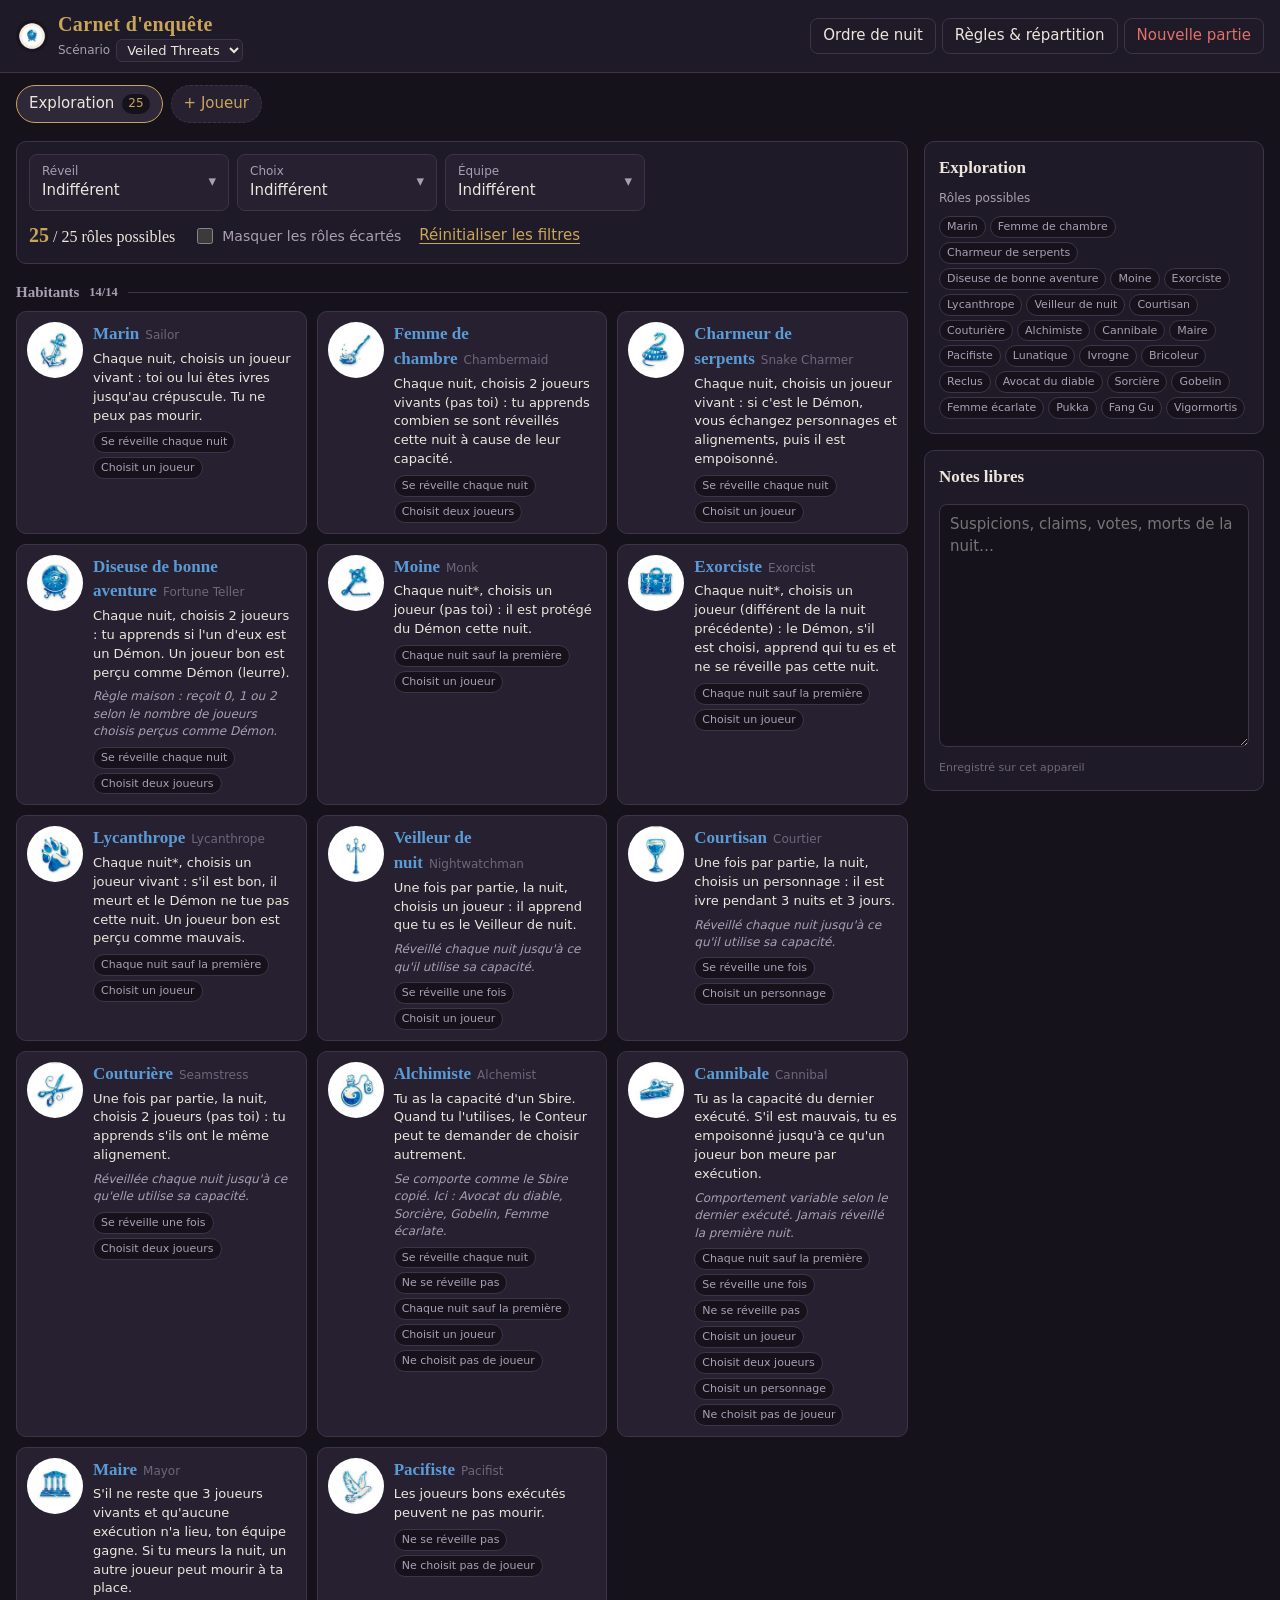
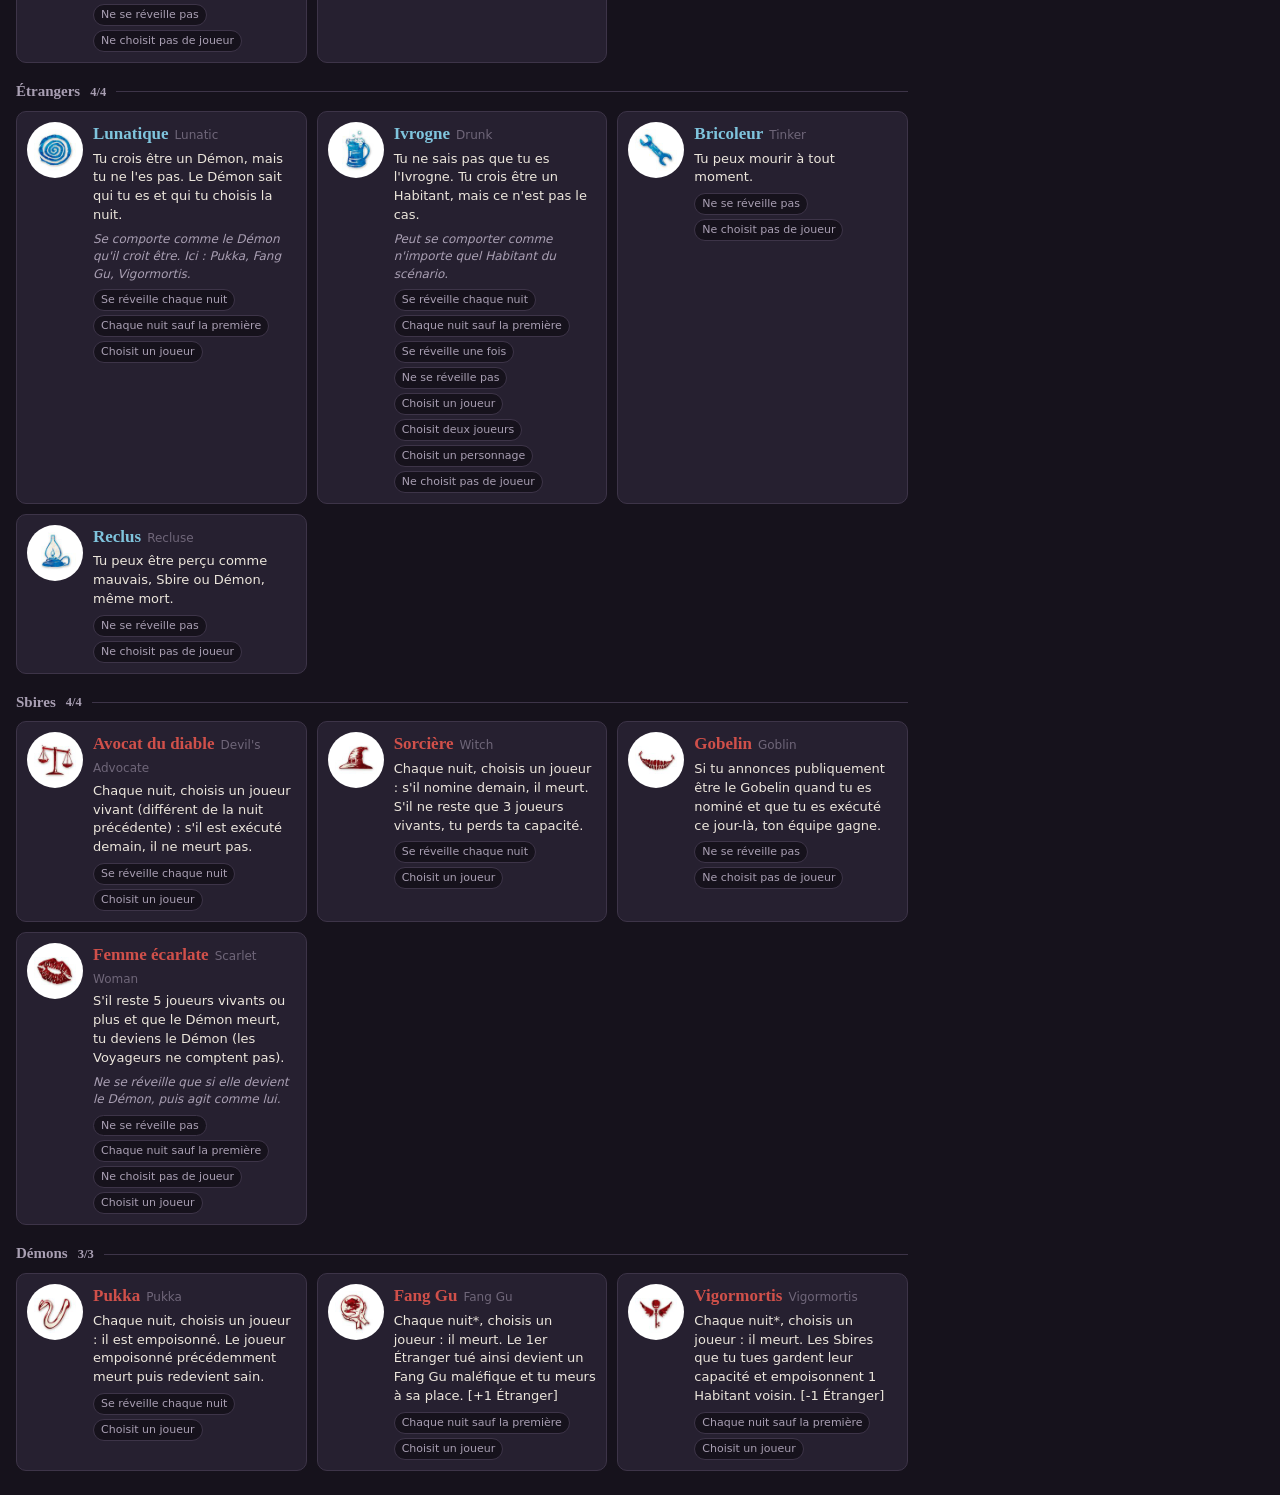
==== index.html @ 98a53efa "Prépare l'app pour plusieurs scénarios Les rôles (roles.js) et les scénarios (scripts.js) sont sépar" ====
<!doctype html>
<html lang="fr">
<head>
  <meta charset="utf-8">
  <meta name="viewport" content="width=device-width, initial-scale=1, viewport-fit=cover">
  <title>Carnet d'enquête · BotC</title>
  <meta name="description" content="Outil d'enquête pour Blood on the Clocktower.">
  <meta name="theme-color" content="#16121c">
  <link rel="manifest" href="manifest.webmanifest">
  <link rel="icon" href="icons/icon-192.png">
  <link rel="apple-touch-icon" href="icons/icon-192.png">
  <meta name="apple-mobile-web-app-capable" content="yes">
  <meta name="apple-mobile-web-app-status-bar-style" content="black-translucent">
  <link rel="stylesheet" href="styles.css">
</head>
<body>
  <header class="topbar">
    <div class="brand">
      <img src="icons/icon-192.png" alt="" width="32" height="32">
      <div>
        <h1>Carnet d'enquête</h1>
        <label class="script-pick">Scénario
          <select id="script-select" aria-label="Scénario"></select>
        </label>
      </div>
    </div>
    <nav class="top-actions">
      <button type="button" class="ghost" data-open="night-dialog">Ordre de nuit</button>
      <button type="button" class="ghost" data-open="rules-dialog">Règles &amp; répartition</button>
      <button type="button" class="ghost danger" id="new-game">Nouvelle partie</button>
    </nav>
  </header>

  <section class="players" aria-label="Joueurs">
    <div class="player-strip" id="player-strip"></div>
  </section>

  <div class="layout">
    <main>
      <section class="filters" aria-label="Filtres">
        <div class="filter-row">
          <div class="multi" id="f-wake"></div>
          <div class="multi" id="f-choice"></div>
          <div class="multi" id="f-team"></div>
        </div>
        <div class="filter-row meta">
          <span class="count" id="count"></span>
          <label class="switch"><input type="checkbox" id="hide-excluded"> Masquer les rôles écartés</label>
          <button type="button" class="link" id="reset-filters">Réinitialiser les filtres</button>
        </div>
      </section>

      <section id="roles" class="roles" aria-live="polite"></section>
    </main>

    <aside class="side">
      <section class="panel" id="player-panel"></section>
      <section class="panel">
        <h2>Notes libres</h2>
        <textarea id="global-notes" rows="10" placeholder="Suspicions, claims, votes, morts de la nuit…"></textarea>
        <p class="saved" id="saved-indicator">Enregistré sur cet appareil</p>
      </section>
    </aside>
  </div>

  <dialog id="night-dialog">
    <form method="dialog" class="dialog-head">
      <h2>Ordre de nuit</h2>
      <button class="ghost" aria-label="Fermer">Fermer</button>
    </form>
    <div class="tabs">
      <button type="button" class="tab active" data-night="first">Première nuit</button>
      <button type="button" class="tab" data-night="other">Autres nuits</button>
    </div>
    <ol class="night-list" id="night-list"></ol>
  </dialog>

  <dialog id="rules-dialog">
    <form method="dialog" class="dialog-head">
      <h2>Règles &amp; répartition</h2>
      <button class="ghost" aria-label="Fermer">Fermer</button>
    </form>
    <h3 id="rules-title">Scénario</h3>
    <ul class="fabled" id="fabled"></ul>
    <h3>Répartition</h3>
    <label class="inline">Nombre de joueurs
      <input type="number" id="player-count" min="5" max="15" value="8">
    </label>
    <div class="compo" id="compo"></div>
    <p class="hint" id="setup-note"></p>
  </dialog>

  <script src="roles.js"></script>
  <script src="scripts.js"></script>
  <script src="app.js"></script>
</body>
</html>
---- styles.css ----
:root {
  --bg: #16121c;
  --bg-2: #1f1a27;
  --surface: #262030;
  --surface-2: #2f2839;
  --line: #3d3448;
  --text: #ece6dc;
  --muted: #a99fb3;
  --faint: #6f6679;
  --accent: #c9a55a;
  --good: #5b9bd5;
  --outsider: #7fc4dd;
  --evil: #d0504a;
  --danger: #e0716b;
  --radius: 10px;
  --serif: "Palatino Linotype", Palatino, "Book Antiqua", Georgia, serif;
  --sans: system-ui, -apple-system, "Segoe UI", Roboto, sans-serif;
  color-scheme: dark;
}

* { box-sizing: border-box; }
html, body { margin: 0; }
body {
  background: var(--bg);
  color: var(--text);
  font: 15px/1.45 var(--sans);
  min-height: 100vh;
  padding-bottom: env(safe-area-inset-bottom);
}
button, input, textarea, select { font: inherit; color: inherit; }
button { cursor: pointer; }
h1, h2, h3 { font-family: var(--serif); font-weight: 600; margin: 0; }

/* ---------- Top bar ---------- */
.topbar {
  display: flex; flex-wrap: wrap; gap: 10px 16px;
  align-items: center; justify-content: space-between;
  padding: calc(10px + env(safe-area-inset-top)) 16px 10px;
  background: var(--bg-2);
  border-bottom: 1px solid var(--line);
  position: sticky; top: 0; z-index: 20;
}
.brand { display: flex; align-items: center; gap: 10px; }
.brand img { border-radius: 50%; }
.brand h1 { font-size: 20px; letter-spacing: .02em; color: var(--accent); }
.script-pick { display: flex; align-items: center; gap: 6px; font-size: 12px; color: var(--muted); }
.script-pick select {
  background: var(--surface); border: 1px solid var(--line); border-radius: 6px;
  padding: 2px 6px; color: var(--text); font-size: 13px;
}
.top-actions { display: flex; flex-wrap: wrap; gap: 6px; }

.ghost {
  background: transparent; border: 1px solid var(--line);
  border-radius: 8px; padding: 6px 12px; color: var(--text);
}
.ghost:hover { background: var(--surface); }
.ghost.danger { color: var(--danger); }
.link { background: none; border: 0; color: var(--accent); padding: 4px 0; text-decoration: underline; text-underline-offset: 3px; }

/* ---------- Players ---------- */
.players { padding: 12px 16px 0; }
.player-strip {
  display: flex; gap: 8px; overflow-x: auto; padding-bottom: 6px;
  scrollbar-width: thin;
}
.chip {
  flex: none; display: inline-flex; align-items: center; gap: 8px;
  padding: 7px 12px; border-radius: 999px;
  background: var(--surface); border: 1px solid var(--line);
  white-space: nowrap;
}
.chip .n {
  font-size: 12px; min-width: 22px; text-align: center;
  padding: 1px 6px; border-radius: 999px; background: var(--bg); color: var(--muted);
}
.chip.active { border-color: var(--accent); background: var(--surface-2); }
.chip.active .n { color: var(--accent); }
.chip.dead { color: var(--faint); }
.chip.dead .name { text-decoration: line-through; }
.chip.add { border-style: dashed; color: var(--accent); }

/* ---------- Layout ---------- */
.layout {
  display: grid; gap: 16px;
  grid-template-columns: minmax(0, 1fr) 340px;
  padding: 12px 16px 24px;
  max-width: 1500px; margin: 0 auto;
}
@media (max-width: 900px) {
  .layout { grid-template-columns: minmax(0, 1fr); }
}
.side { display: flex; flex-direction: column; gap: 16px; }
@media (min-width: 901px) {
  .side { position: sticky; top: 76px; align-self: start; max-height: calc(100vh - 90px); overflow: auto; }
}

/* ---------- Filters ---------- */
.filters {
  background: var(--bg-2); border: 1px solid var(--line);
  border-radius: var(--radius); padding: 12px;
  position: sticky; top: 64px; z-index: 10;
}
@media (max-width: 900px) { .filters { position: static; } }
.filter-row { display: flex; flex-wrap: wrap; gap: 8px; align-items: center; }
.filter-row.meta { margin-top: 10px; gap: 8px 18px; }
.count { font-family: var(--serif); font-size: 16px; }
.count strong { color: var(--accent); font-size: 20px; }
.hint { margin: 8px 0 0; font-size: 12px; color: var(--muted); }
.switch { display: inline-flex; gap: 6px; align-items: center; color: var(--muted); font-size: 14px; }
.switch input { accent-color: var(--accent); width: 16px; height: 16px; }

.multi { position: relative; }
.multi > button {
  display: flex; align-items: center; gap: 8px;
  min-width: 200px; justify-content: space-between;
  background: var(--surface); border: 1px solid var(--line);
  border-radius: 8px; padding: 8px 12px; text-align: left;
}
.multi > button .lbl { color: var(--muted); font-size: 12px; display: block; }
.multi > button .val { display: block; }
.multi.on > button { border-color: var(--accent); }
.multi.on > button .val { color: var(--accent); }
.multi > button::after { content: "▾"; color: var(--muted); }
.multi .menu {
  position: absolute; top: calc(100% + 4px); left: 0; z-index: 30;
  min-width: 100%; width: max-content; max-width: 90vw;
  background: var(--surface-2); border: 1px solid var(--line);
  border-radius: 8px; padding: 6px; box-shadow: 0 10px 30px rgba(0,0,0,.45);
  display: none;
}
.multi.open .menu { display: block; }
.multi .menu label {
  display: flex; gap: 10px; align-items: center;
  padding: 8px 10px; border-radius: 6px; cursor: pointer;
}
.multi .menu label:hover { background: var(--surface); }
.multi .menu input { accent-color: var(--accent); width: 18px; height: 18px; }
.multi .menu .clear { width: 100%; margin-top: 4px; text-align: center; }
@media (max-width: 600px) {
  .filter-row > .multi { flex: 1 1 100%; }
  .multi > button { width: 100%; }
}

/* ---------- Roles ---------- */
.team-block { margin-top: 18px; }
.team-block h2 {
  font-size: 15px; text-transform: none; color: var(--muted);
  display: flex; align-items: center; gap: 10px; margin-bottom: 8px;
}
.team-block h2::after { content: ""; flex: 1; height: 1px; background: var(--line); }
.grid {
  display: grid; gap: 10px;
  grid-template-columns: repeat(auto-fill, minmax(260px, 1fr));
}
.role {
  position: relative; display: grid; grid-template-columns: 56px 1fr; gap: 10px;
  text-align: left; width: 100%;
  background: var(--surface); border: 1px solid var(--line);
  border-radius: var(--radius); padding: 10px;
  transition: opacity .2s, filter .2s, border-color .2s;
}
.role:hover { border-color: var(--faint); }
.role img {
  width: 56px; height: 56px; border-radius: 50%;
  background: #f4eee2; object-fit: cover;
}
.role .name { font-family: var(--serif); font-size: 17px; font-weight: 600; }
.role .en { color: var(--faint); font-size: 12px; margin-left: 6px; }
.role.t-townsfolk .name { color: var(--good); }
.role.t-outsider .name { color: var(--outsider); }
.role.t-minion .name, .role.t-demon .name { color: var(--evil); }
.role .ability { font-size: 13px; color: var(--text); margin: 3px 0 6px; }
.role .note { font-size: 12px; color: var(--muted); font-style: italic; margin: 0 0 6px; }
.pills { display: flex; flex-wrap: wrap; gap: 4px; }
.pill {
  font-size: 11px; padding: 2px 7px; border-radius: 999px;
  background: var(--bg); color: var(--muted); border: 1px solid var(--line);
}
.pill.hit { color: var(--accent); border-color: rgba(201,165,90,.5); }

.role.off { opacity: .32; filter: grayscale(1); }
.role.excluded { opacity: .28; filter: grayscale(1); }
.role.excluded .name { text-decoration: line-through; }
.role .badge {
  position: absolute; top: 8px; right: 8px; font-size: 11px;
  padding: 1px 7px; border-radius: 999px; background: var(--bg); color: var(--muted);
}
.role.claimed { border-color: var(--accent); box-shadow: 0 0 0 1px var(--accent) inset; }
.role.hidden { display: none; }
.empty { color: var(--muted); padding: 24px 0; text-align: center; }

/* ---------- Side panels ---------- */
.panel {
  background: var(--bg-2); border: 1px solid var(--line);
  border-radius: var(--radius); padding: 14px;
}
.panel h2 { font-size: 17px; margin-bottom: 10px; }
.panel label.field { display: block; font-size: 12px; color: var(--muted); margin-top: 10px; }
.panel input[type=text], .panel select, textarea {
  width: 100%; margin-top: 4px;
  background: var(--bg); border: 1px solid var(--line); border-radius: 8px;
  padding: 8px 10px;
}
textarea { resize: vertical; min-height: 120px; line-height: 1.5; }
input:focus, textarea:focus, select:focus, button:focus-visible {
  outline: 2px solid var(--accent); outline-offset: 1px;
}
.row { display: flex; gap: 8px; flex-wrap: wrap; align-items: center; margin-top: 10px; }
.saved { margin: 6px 0 0; font-size: 11px; color: var(--faint); }
.intro { color: var(--muted); font-size: 13px; margin: 0; }
.possible-list { display: flex; flex-wrap: wrap; gap: 4px; margin-top: 8px; }

/* ---------- Dialogs ---------- */
dialog {
  background: var(--bg-2); color: var(--text);
  border: 1px solid var(--line); border-radius: 14px;
  width: min(640px, calc(100vw - 32px)); max-height: 85vh; padding: 16px;
}
dialog::backdrop { background: rgba(5, 3, 8, .7); }
.dialog-head { display: flex; justify-content: space-between; align-items: center; margin-bottom: 12px; }
dialog h3 { font-size: 15px; color: var(--accent); margin: 16px 0 8px; }
.tabs { display: flex; gap: 6px; margin-bottom: 10px; }
.tab { background: var(--surface); border: 1px solid var(--line); border-radius: 8px; padding: 6px 12px; }
.tab.active { border-color: var(--accent); color: var(--accent); }
.night-list { list-style: none; margin: 0; padding: 0; }
.night-list li {
  display: grid; grid-template-columns: 36px 1fr; gap: 10px; align-items: center;
  padding: 6px 0; border-bottom: 1px solid var(--line);
}
.night-list li.dim { opacity: .35; }
.night-list img, .night-list .ph {
  width: 36px; height: 36px; border-radius: 50%; background: #f4eee2;
}
.night-list .ph { display: grid; place-items: center; color: var(--bg); font-family: var(--serif); font-weight: 700; }
.night-list b { font-family: var(--serif); }
.night-list span { display: block; font-size: 13px; color: var(--muted); }
.fabled { padding-left: 18px; margin: 0; }
.fabled li { margin-bottom: 6px; font-size: 14px; }
.inline { display: inline-flex; gap: 8px; align-items: center; }
.inline input { width: 70px; background: var(--bg); border: 1px solid var(--line); border-radius: 6px; padding: 4px 8px; }
.compo { display: grid; grid-template-columns: repeat(4, 1fr); gap: 8px; margin-top: 10px; }
.compo div { background: var(--surface); border-radius: 8px; padding: 8px; text-align: center; }
.compo strong { display: block; font-size: 22px; font-family: var(--serif); }
.compo .t-townsfolk strong { color: var(--good); }
.compo .t-outsider strong { color: var(--outsider); }
.compo .t-minion strong, .compo .t-demon strong { color: var(--evil); }
.compo span { font-size: 12px; color: var(--muted); }

@media (prefers-reduced-motion: reduce) { * { transition: none !important; } }
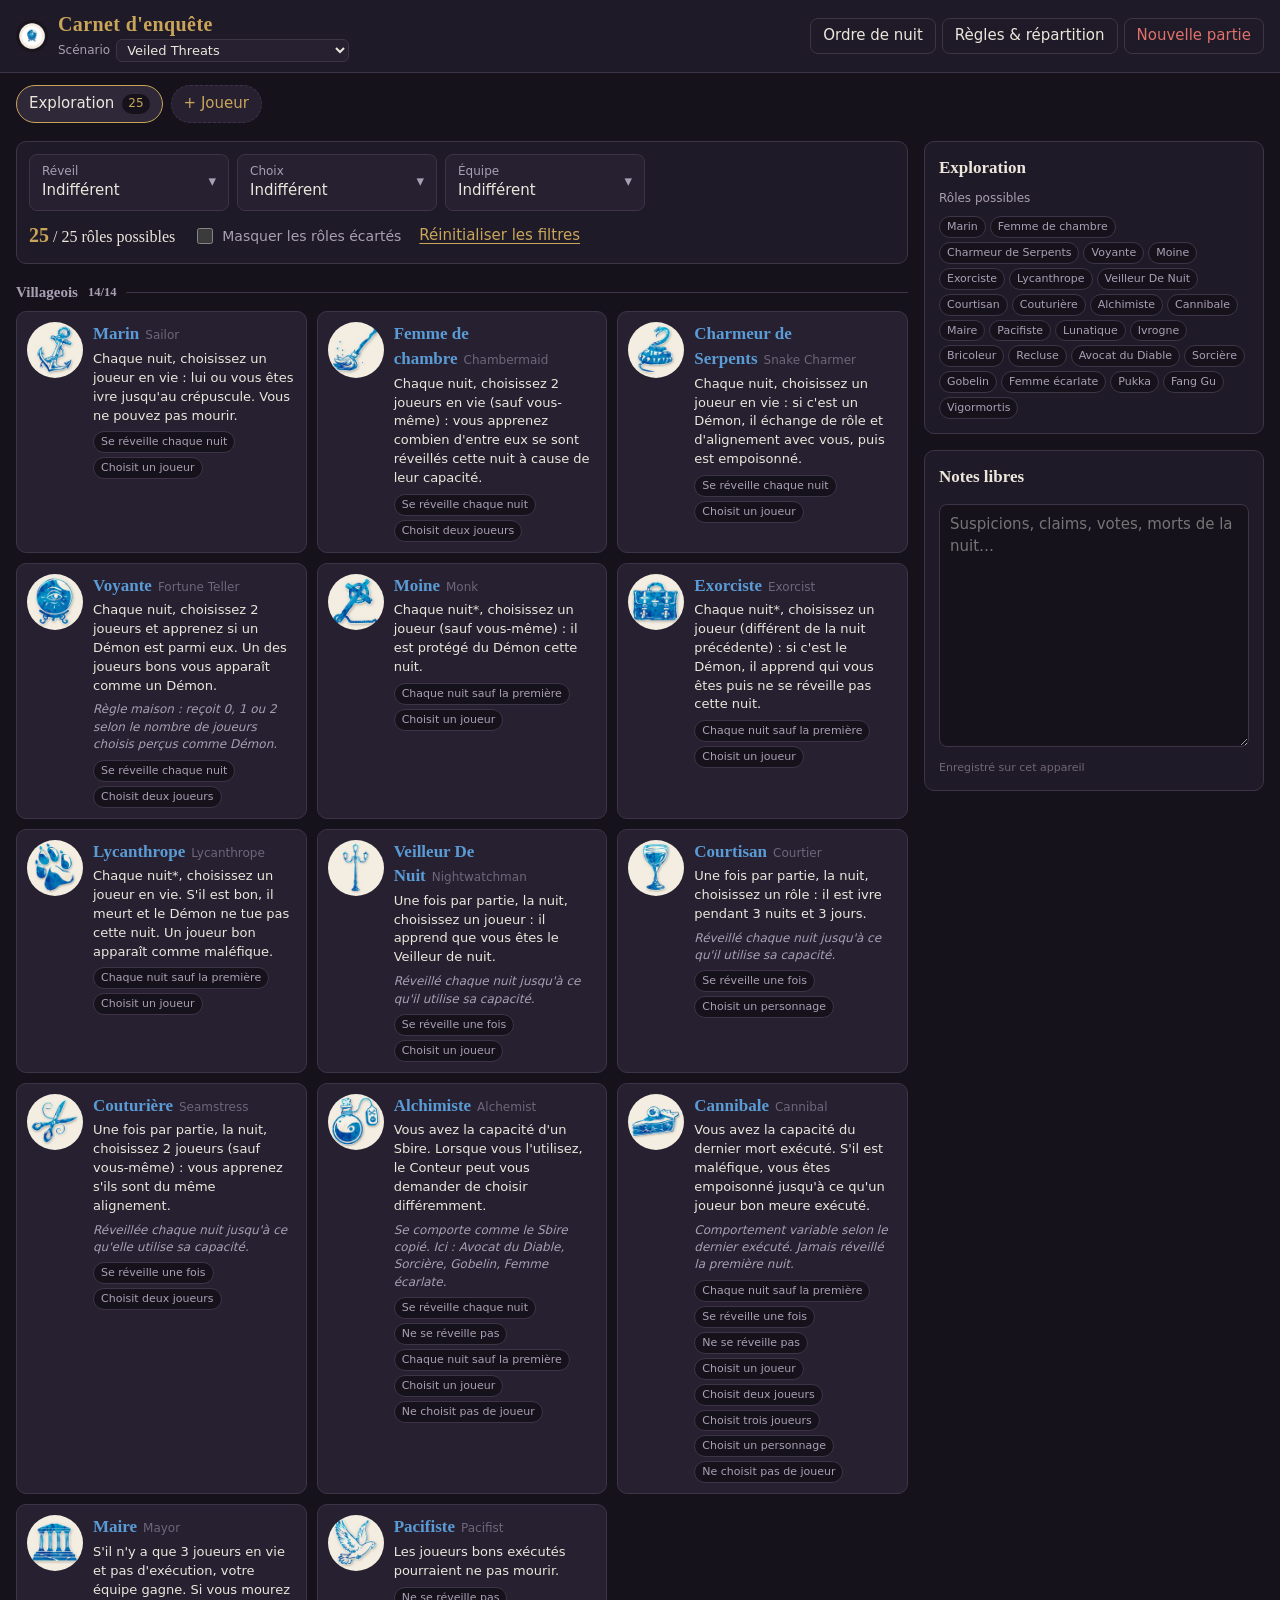
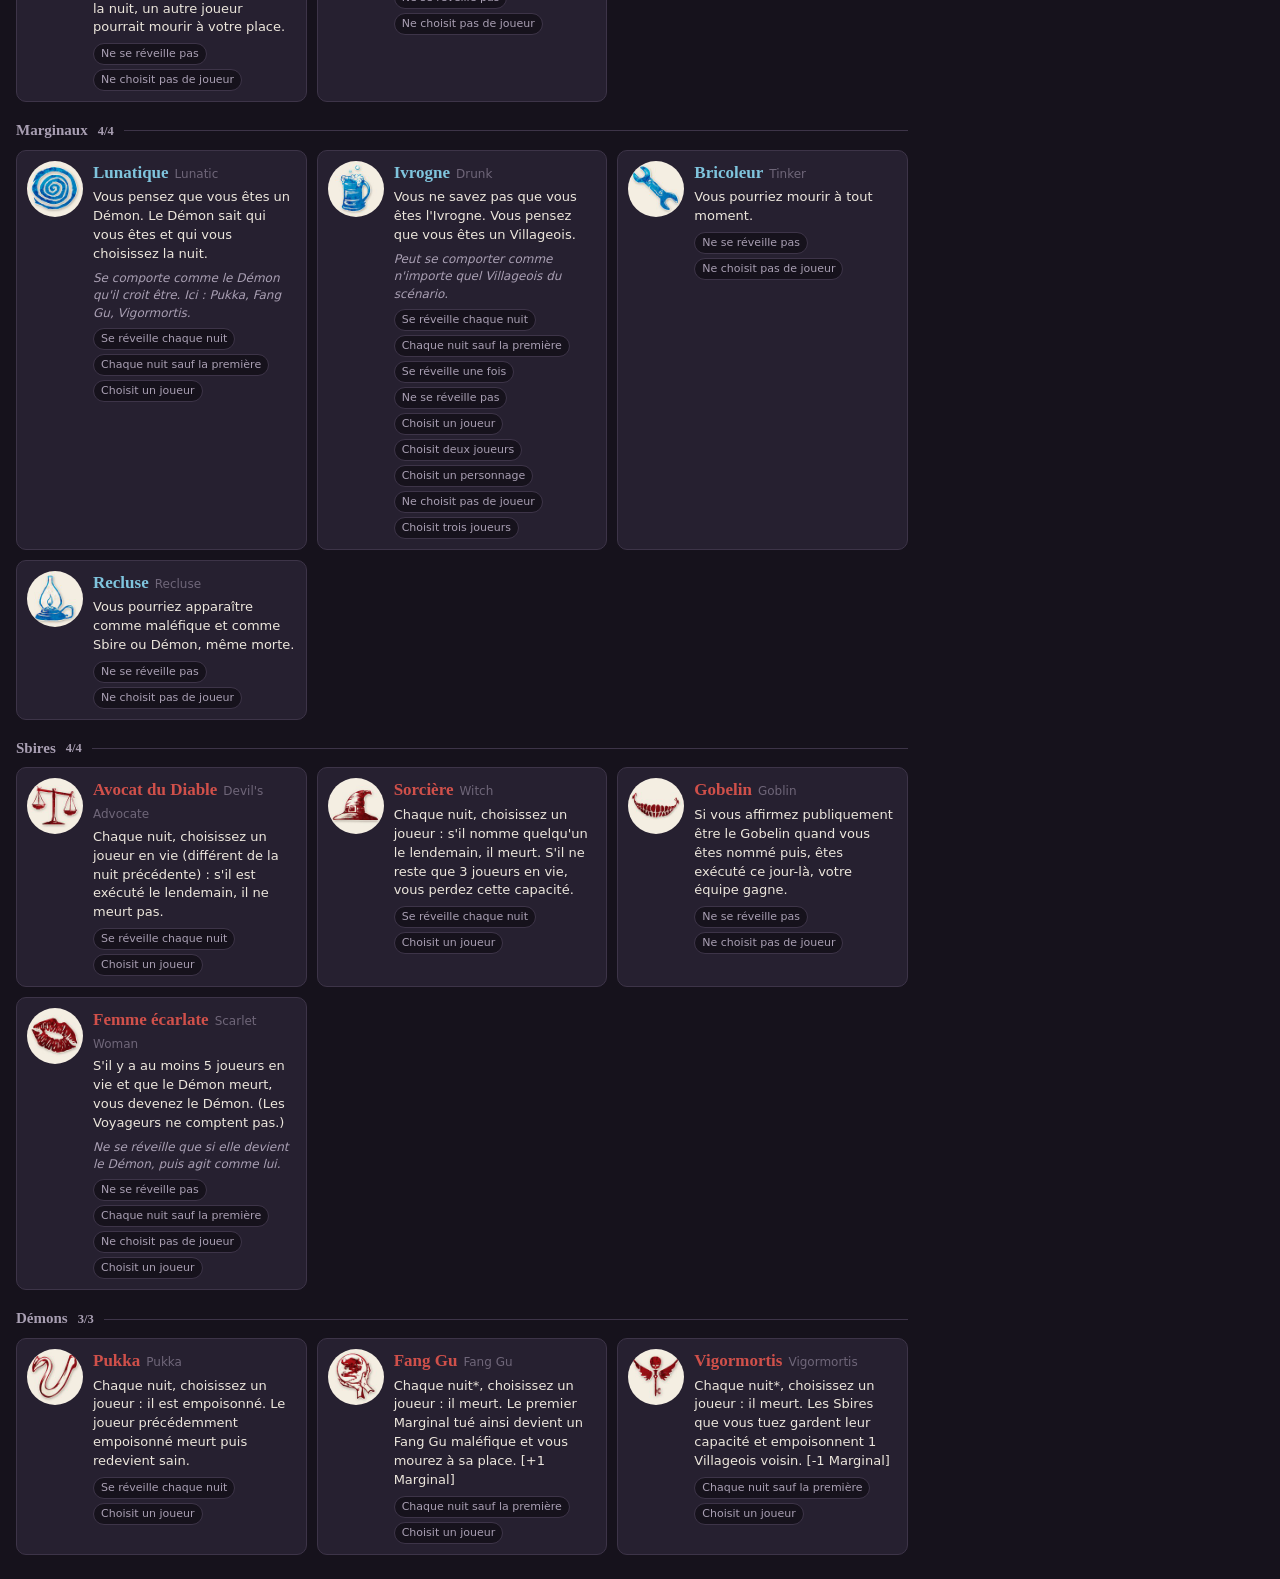
==== commit 208e0ee4: "Importe rôles, icônes et scénarios du wiki BotC FR - tools/import_bambi.py génère roles.js, scripts_" ====
--- a/index.html
+++ b/index.html
@@ -88,9 +88,12 @@
     </label>
     <div class="compo" id="compo"></div>
     <p class="hint" id="setup-note"></p>
+    <h3>Crédits</h3>
+    <p class="hint">Noms, capacités, icônes et scénarios personnalisés : <a href="https://bambipotato.github.io/botc-fr-bambi/" target="_blank" rel="noopener">wiki BotC FR de BambiPotato</a> (<a href="https://creativecommons.org/licenses/by/4.0/deed.fr" target="_blank" rel="noopener">CC BY 4.0</a>), adaptés et complétés. Blood on the Clocktower © The Pandemonium Institute. Outil non officiel.</p>
   </dialog>
 
   <script src="roles.js"></script>
+  <script src="scripts_imported.js"></script>
   <script src="scripts.js"></script>
   <script src="app.js"></script>
 </body>
--- a/styles.css
+++ b/styles.css
@@ -248,3 +248,5 @@
 .compo span { font-size: 12px; color: var(--muted); }
 
 @media (prefers-reduced-motion: reduce) { * { transition: none !important; } }
+
+dialog a { color: var(--accent); }
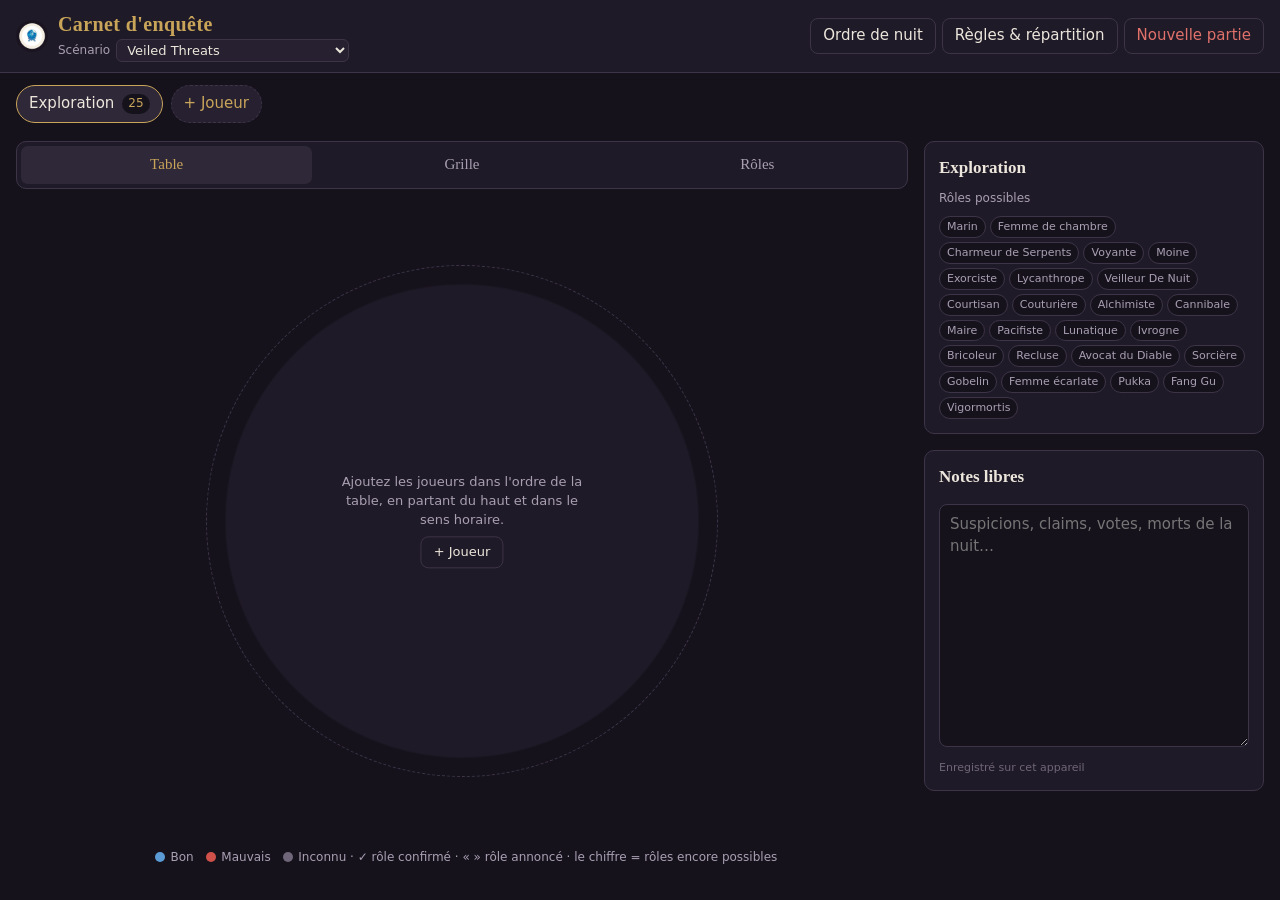
==== commit 7646c571: "Vues Table (cercle) et Grille de déduction - Table : joueurs en cercle dans l'ordre de jeu, aligneme" ====
--- a/index.html
+++ b/index.html
@@ -37,6 +37,16 @@
 
   <div class="layout">
     <main>
+      <div class="views" role="tablist" aria-label="Vue">
+        <button type="button" role="tab" data-view="table">Table</button>
+        <button type="button" role="tab" data-view="grid">Grille</button>
+        <button type="button" role="tab" data-view="roles">Rôles</button>
+      </div>
+
+      <section id="table-view" aria-label="Table des joueurs" hidden></section>
+      <section id="grid-view" aria-label="Grille de déduction" hidden></section>
+
+      <div id="roles-view" hidden>
       <section class="filters" aria-label="Filtres">
         <div class="filter-row">
           <div class="multi" id="f-wake"></div>
@@ -51,6 +61,7 @@
       </section>
 
       <section id="roles" class="roles" aria-live="polite"></section>
+      </div>
     </main>
 
     <aside class="side">
--- a/styles.css
+++ b/styles.css
@@ -250,3 +250,132 @@
 @media (prefers-reduced-motion: reduce) { * { transition: none !important; } }
 
 dialog a { color: var(--accent); }
+
+/* ---------- Vues (onglets) ---------- */
+.views {
+  display: flex; gap: 4px; padding: 4px; margin-bottom: 12px;
+  background: var(--bg-2); border: 1px solid var(--line); border-radius: var(--radius);
+}
+.views button {
+  flex: 1; background: none; border: 0; border-radius: 7px; padding: 8px 10px;
+  color: var(--muted); font-family: var(--serif); font-size: 15px;
+}
+.views button.active { background: var(--surface-2); color: var(--accent); }
+[hidden] { display: none !important; }
+
+/* ---------- Alignement ---------- */
+.a-good { --align: var(--good); }
+.a-evil { --align: var(--evil); }
+.a-unknown { --align: var(--faint); }
+.dot { width: 9px; height: 9px; border-radius: 50%; background: var(--align); flex: none; }
+.segmented { display: flex; gap: 4px; margin-top: 4px; }
+.seg {
+  flex: 1; padding: 6px 8px; border-radius: 8px;
+  background: var(--bg); border: 1px solid var(--line); color: var(--muted);
+}
+.seg.on { border-color: var(--align); color: var(--text); box-shadow: inset 0 0 0 1px var(--align); }
+.seg.a-unknown.on { border-color: var(--muted); box-shadow: inset 0 0 0 1px var(--muted); }
+.note.warn { color: var(--danger); font-style: normal; }
+
+/* ---------- Table en cercle ---------- */
+.table-wrap { container-type: inline-size; max-width: 640px; margin: 0 auto; }
+.table-circle {
+  position: relative; aspect-ratio: 1; width: 100%;
+  border-radius: 50%;
+  background: radial-gradient(circle, var(--bg-2) 0 52%, transparent 52.5%);
+}
+.table-circle::before {
+  content: ""; position: absolute; inset: 10%; border-radius: 50%;
+  border: 1px dashed var(--line);
+}
+.seat {
+  position: absolute; transform: translate(-50%, -50%);
+  display: flex; flex-direction: column; align-items: center; gap: 2px;
+  width: min(104px, 21cqw); padding: 4px; border: 0; border-radius: 10px;
+  background: none; color: var(--text);
+}
+.seat:hover { background: rgba(255,255,255,.04); }
+.seat .tok { position: relative; display: block; }
+.seat .tok img {
+  display: block; width: min(64px, 12.5cqw); height: min(64px, 12.5cqw);
+  border-radius: 50%; background: #f4eee2; object-fit: cover;
+  border: 3px solid var(--align);
+}
+.seat.conf .tok img { box-shadow: 0 0 0 2px var(--bg), 0 0 0 4px var(--align); }
+.seat.active .tok img { outline: 3px solid var(--accent); outline-offset: 4px; }
+.seat .tok .n {
+  position: absolute; right: -6px; bottom: -4px; min-width: 22px;
+  font-size: 11px; padding: 1px 5px; border-radius: 999px; text-align: center;
+  background: var(--bg); border: 1px solid var(--line); color: var(--muted);
+}
+.seat .nm {
+  max-width: 100%; overflow: hidden; text-overflow: ellipsis; white-space: nowrap;
+  font-size: clamp(11px, 2.6cqw, 14px); font-weight: 600;
+}
+.seat .sub {
+  max-width: 100%; overflow: hidden; text-overflow: ellipsis; white-space: nowrap;
+  font-size: clamp(10px, 2.2cqw, 12px); color: var(--muted);
+}
+.seat.dead .tok img { filter: grayscale(1); opacity: .45; }
+.seat.dead .nm { text-decoration: line-through; color: var(--faint); }
+.seat.dead .tok::after {
+  content: "✝"; position: absolute; inset: 0; display: grid; place-items: center;
+  font-size: min(28px, 6cqw); color: var(--text); text-shadow: 0 0 4px #000;
+}
+.table-center {
+  position: absolute; left: 50%; top: 50%; transform: translate(-50%, -50%);
+  width: 38%; display: flex; flex-direction: column; align-items: center; gap: 6px;
+  text-align: center; color: var(--muted); font-size: 13px;
+}
+.table-center strong { font-family: var(--serif); font-size: 34px; color: var(--accent); line-height: 1; }
+.legend { text-align: center; }
+.legend .lg { display: inline-block; width: 10px; height: 10px; border-radius: 50%; background: var(--align); margin: 0 2px 0 8px; vertical-align: -1px; }
+
+/* ---------- Grille de déduction ---------- */
+.grid-wrap {
+  overflow: auto; max-height: calc(100vh - 230px);
+  border: 1px solid var(--line); border-radius: var(--radius); background: var(--bg-2);
+}
+table.deduce { border-collapse: separate; border-spacing: 0; font-size: 13px; }
+.deduce th, .deduce td { padding: 0; border-bottom: 1px solid var(--line); border-right: 1px solid var(--line); text-align: center; }
+.deduce thead th { position: sticky; background: var(--bg-2); z-index: 2; }
+.deduce thead tr:first-child th { top: 0; }
+.deduce thead tr:nth-child(2) th { top: 27px; }
+.deduce th.team { font-family: var(--serif); font-weight: 600; padding: 4px 6px; height: 27px; }
+.deduce th.t-townsfolk, .deduce th.rh.t-townsfolk span { color: var(--good); }
+.deduce th.t-outsider, .deduce th.rh.t-outsider span { color: var(--outsider); }
+.deduce th.t-minion, .deduce th.t-demon, .deduce th.rh.t-minion span, .deduce th.rh.t-demon span { color: var(--evil); }
+.deduce th.rh { padding: 4px 2px; vertical-align: top; font-weight: 400; }
+.deduce th.rh img { display: block; margin: 0 auto 4px; border-radius: 50%; background: #f4eee2; }
+.deduce th.rh span {
+  display: block; margin: 0 auto; writing-mode: vertical-rl; transform: rotate(180deg);
+  height: 96px; overflow: hidden; text-overflow: ellipsis; white-space: nowrap; font-size: 11px; text-align: right;
+}
+.deduce .corner, .deduce .pname { position: sticky; left: 0; z-index: 3; background: var(--bg-2); text-align: left; }
+.deduce .corner { z-index: 4; padding: 6px 10px; color: var(--muted); font-weight: 400; }
+.deduce .pname { padding: 0; min-width: 120px; max-width: 160px; }
+.deduce .pname button {
+  display: flex; align-items: center; gap: 6px; width: 100%;
+  background: none; border: 0; padding: 6px 10px; text-align: left; font-weight: 600;
+  white-space: nowrap; overflow: hidden; text-overflow: ellipsis;
+}
+.deduce tr.active .pname { box-shadow: inset 3px 0 0 var(--accent); }
+.deduce tr.active td { background: rgba(201,165,90,.06); }
+.deduce tr.dead .pname button { color: var(--faint); text-decoration: line-through; }
+.deduce .cell {
+  display: block; width: 32px; height: 32px; border: 0; background: none;
+  font-size: 15px; font-weight: 700; color: var(--text);
+}
+.deduce .cell:hover { background: rgba(255,255,255,.06); }
+.deduce .cell.s-yes { background: rgba(201,165,90,.22); color: var(--accent); }
+.deduce .cell.s-no { color: var(--danger); }
+.deduce .cell.s-auto { color: var(--faint); background: rgba(0,0,0,.25); }
+.deduce .cnt { padding: 0 8px; color: var(--muted); font-size: 12px; }
+.deduce tfoot th, .deduce tfoot td { position: sticky; bottom: 0; background: var(--bg-2); border-top: 1px solid var(--line); }
+.deduce tfoot .pname { padding: 6px 10px; color: var(--muted); font-weight: 400; z-index: 4; }
+.deduce tfoot .zero { color: var(--danger); font-weight: 700; }
+@media (max-width: 600px) {
+  .deduce .pname { min-width: 84px; max-width: 104px; }
+  .deduce .pname button { padding: 6px 6px; font-size: 12px; }
+  .top-actions button { padding: 5px 9px; font-size: 13px; }
+}
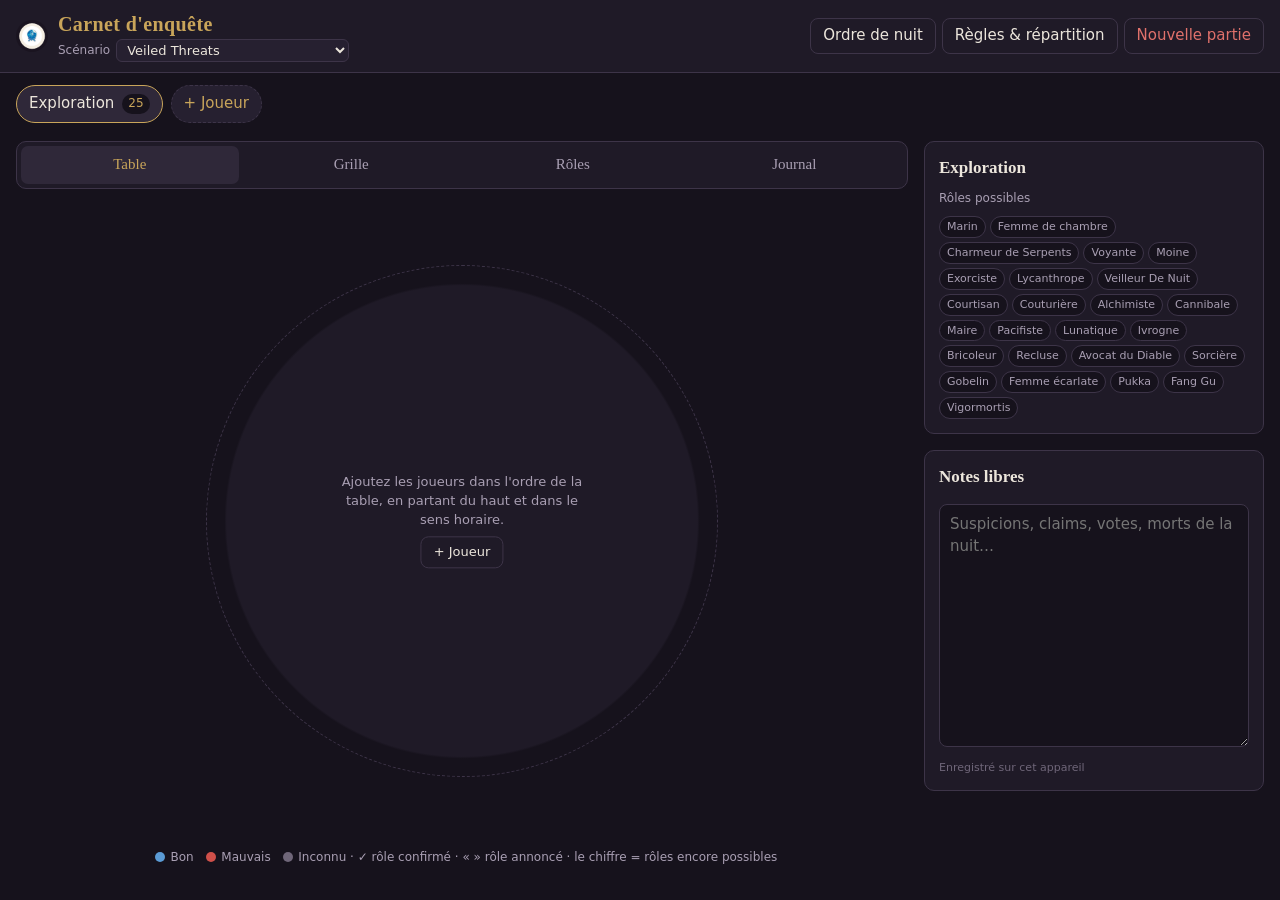
==== commit 6a63e25a: "Journal de partie - Phases Nuit / Jour, passage à la phase suivante - Évènements : info (avec joueur" ====
--- a/index.html
+++ b/index.html
@@ -41,10 +41,12 @@
         <button type="button" role="tab" data-view="table">Table</button>
         <button type="button" role="tab" data-view="grid">Grille</button>
         <button type="button" role="tab" data-view="roles">Rôles</button>
+        <button type="button" role="tab" data-view="journal">Journal</button>
       </div>
 
       <section id="table-view" aria-label="Table des joueurs" hidden></section>
       <section id="grid-view" aria-label="Grille de déduction" hidden></section>
+      <section id="journal-view" aria-label="Journal de partie" hidden></section>
 
       <div id="roles-view" hidden>
       <section class="filters" aria-label="Filtres">
--- a/styles.css
+++ b/styles.css
@@ -379,3 +379,56 @@
   .deduce .pname button { padding: 6px 6px; font-size: 12px; }
   .top-actions button { padding: 5px 9px; font-size: 13px; }
 }
+
+/* ---------- Journal ---------- */
+.muted { color: var(--muted); }
+.small { font-size: 12px; }
+.primary {
+  background: var(--accent); color: #1a1408; border: 0; border-radius: 8px;
+  padding: 8px 14px; font-weight: 600;
+}
+.primary:hover { filter: brightness(1.08); }
+.phase-bar { display: flex; flex-wrap: wrap; gap: 8px; align-items: center; justify-content: space-between; margin-bottom: 12px; }
+.phases { display: flex; gap: 4px; overflow-x: auto; max-width: 100%; padding-bottom: 2px; }
+.ph-chip {
+  flex: none; min-width: 40px; padding: 5px 8px; border-radius: 999px;
+  background: var(--surface); border: 1px solid var(--line); color: var(--muted); font-size: 13px;
+}
+.ph-chip.day { background: #2d2a22; }
+.ph-chip.on { border-color: var(--accent); color: var(--accent); }
+.j-form { margin-bottom: 16px; }
+.j-form .segmented { margin-bottom: 4px; }
+.j-form .row { margin-top: 12px; }
+.two { display: grid; grid-template-columns: 1fr 1fr; gap: 10px; }
+.pick { display: flex; flex-wrap: wrap; gap: 6px; margin-top: 6px; }
+.pk {
+  padding: 5px 10px; border-radius: 999px; font-size: 13px;
+  background: var(--bg); border: 1px solid var(--line); color: var(--muted);
+}
+.pk.on { border-color: var(--accent); color: var(--text); background: rgba(201,165,90,.15); }
+.pk.spent { opacity: .4; text-decoration: line-through; }
+.timeline { display: flex; flex-direction: column; gap: 12px; }
+.ph-block { border-left: 2px solid var(--line); padding-left: 12px; }
+.ph-block.current { border-left-color: var(--accent); }
+.ph-block h3 { font-size: 15px; color: var(--muted); margin-bottom: 6px; }
+.ph-block.current h3 { color: var(--accent); }
+.events { list-style: none; margin: 0; padding: 0; display: flex; flex-direction: column; gap: 6px; }
+.ev {
+  display: grid; grid-template-columns: auto 1fr auto; gap: 8px; align-items: start;
+  background: var(--surface); border: 1px solid var(--line); border-radius: 8px; padding: 8px 10px; font-size: 14px;
+}
+.tag {
+  font-size: 11px; padding: 2px 7px; border-radius: 999px; white-space: nowrap;
+  background: var(--bg); color: var(--muted); border: 1px solid var(--line);
+}
+.ev-death .tag, .tag.evil { color: var(--danger); border-color: rgba(224,113,107,.4); }
+.ev-nom .tag { color: var(--accent); border-color: rgba(201,165,90,.4); }
+.ev-info .tag { color: var(--good); border-color: rgba(91,155,213,.4); }
+.ev .del { background: none; border: 0; color: var(--faint); font-size: 18px; line-height: 1; padding: 0 2px; }
+.ev .del:hover { color: var(--danger); }
+.history { margin: 6px 0 0; padding-left: 18px; font-size: 13px; }
+.history li { margin-bottom: 4px; }
+@media (max-width: 600px) {
+  .two { grid-template-columns: 1fr; }
+  .views button { font-size: 14px; padding: 8px 4px; }
+}
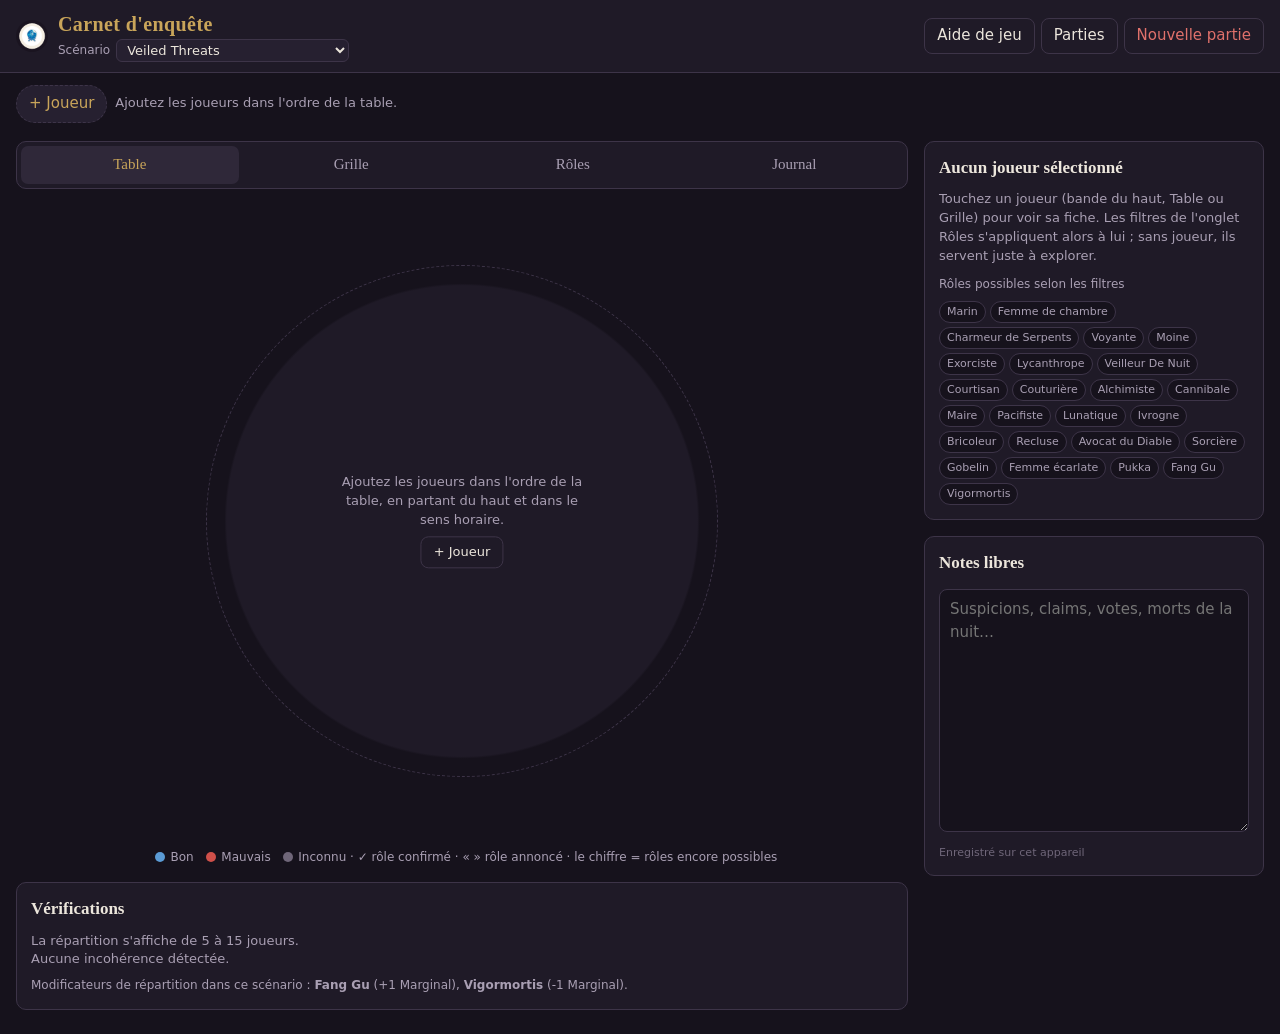
==== commit d30fa2a8: "Vérifications, marqueurs, jinxes, import, parties, ergonomie - Vérifications : répartition prévue / " ====
--- a/index.html
+++ b/index.html
@@ -25,8 +25,8 @@
       </div>
     </div>
     <nav class="top-actions">
-      <button type="button" class="ghost" data-open="night-dialog">Ordre de nuit</button>
-      <button type="button" class="ghost" data-open="rules-dialog">Règles &amp; répartition</button>
+      <button type="button" class="ghost" data-open="help-dialog">Aide de jeu</button>
+      <button type="button" class="ghost" data-open="games-dialog">Parties</button>
       <button type="button" class="ghost danger" id="new-game">Nouvelle partie</button>
     </nav>
   </header>
@@ -50,7 +50,11 @@
 
       <div id="roles-view" hidden>
       <section class="filters" aria-label="Filtres">
-        <div class="filter-row">
+        <div class="filter-row search-row">
+          <input type="search" id="role-search" placeholder="Rechercher un rôle…" aria-label="Rechercher un rôle">
+          <button type="button" class="ghost mobile-only" id="toggle-filters" aria-expanded="false">Filtres</button>
+        </div>
+        <div class="filter-row filter-lists">
           <div class="multi" id="f-wake"></div>
           <div class="multi" id="f-choice"></div>
           <div class="multi" id="f-team"></div>
@@ -58,6 +62,7 @@
         <div class="filter-row meta">
           <span class="count" id="count"></span>
           <label class="switch"><input type="checkbox" id="hide-excluded"> Masquer les rôles écartés</label>
+          <label class="switch"><input type="checkbox" id="compact"> Cartes compactes</label>
           <button type="button" class="link" id="reset-filters">Réinitialiser les filtres</button>
         </div>
       </section>
@@ -76,34 +81,76 @@
     </aside>
   </div>
 
-  <dialog id="night-dialog">
+  <dialog id="help-dialog">
     <form method="dialog" class="dialog-head">
-      <h2>Ordre de nuit</h2>
+      <h2>Aide de jeu</h2>
       <button class="ghost" aria-label="Fermer">Fermer</button>
     </form>
     <div class="tabs">
-      <button type="button" class="tab active" data-night="first">Première nuit</button>
-      <button type="button" class="tab" data-night="other">Autres nuits</button>
+      <button type="button" class="tab active" data-help="night">Ordre de nuit</button>
+      <button type="button" class="tab" data-help="rules">Règles</button>
+      <button type="button" class="tab" data-help="compo">Répartition</button>
+      <button type="button" class="tab" data-help="scripts">Scénarios</button>
     </div>
-    <ol class="night-list" id="night-list"></ol>
+
+    <div class="help-pane" data-pane="night">
+      <div class="tabs sub">
+        <button type="button" class="tab active" data-night="first">Première nuit</button>
+        <button type="button" class="tab" data-night="other">Autres nuits</button>
+      </div>
+      <ol class="night-list" id="night-list"></ol>
+    </div>
+
+    <div class="help-pane" data-pane="rules" hidden>
+      <h3 id="rules-title">Scénario</h3>
+      <ul class="fabled" id="fabled"></ul>
+      <h3>Jinxes (règles du Djinn)</h3>
+      <ul class="fabled" id="jinxes"></ul>
+      <h3>Crédits</h3>
+      <p class="hint">Noms, capacités, icônes, jinxes et scénarios personnalisés : <a href="https://bambipotato.github.io/botc-fr-bambi/" target="_blank" rel="noopener">wiki BotC FR de BambiPotato</a> (<a href="https://creativecommons.org/licenses/by/4.0/deed.fr" target="_blank" rel="noopener">CC BY 4.0</a>), adaptés et complétés. Ordre de nuit : The Pandemonium Institute. Blood on the Clocktower © The Pandemonium Institute. Outil non officiel.</p>
+    </div>
+
+    <div class="help-pane" data-pane="compo" hidden>
+      <label class="inline">Nombre de joueurs
+        <input type="number" id="player-count" min="5" max="15" value="8">
+      </label>
+      <div class="compo" id="compo"></div>
+      <p class="hint" id="setup-note"></p>
+    </div>
+
+    <div class="help-pane" data-pane="scripts" hidden>
+      <h3>Importer un scénario</h3>
+      <p class="hint">Collez le fichier JSON d'un scénario (format de l'outil officiel ou de botc-scripts). Les voyageurs et les rôles inconnus sont ignorés.</p>
+      <textarea id="import-json" rows="6" placeholder='[{"id":"_meta","name":"Mon scénario"},"washerwoman","chef",…]'></textarea>
+      <div class="row">
+        <button type="button" class="primary" id="import-btn">Importer</button>
+        <label class="ghost file-btn">Choisir un fichier…<input type="file" id="import-file" accept=".json,application/json" hidden></label>
+      </div>
+      <p class="hint" id="import-msg"></p>
+      <h3>Mes scénarios</h3>
+      <ul class="custom-list" id="custom-scripts"></ul>
+    </div>
   </dialog>
 
-  <dialog id="rules-dialog">
+  <dialog id="games-dialog">
     <form method="dialog" class="dialog-head">
-      <h2>Règles &amp; répartition</h2>
+      <h2>Parties</h2>
       <button class="ghost" aria-label="Fermer">Fermer</button>
     </form>
-    <h3 id="rules-title">Scénario</h3>
-    <ul class="fabled" id="fabled"></ul>
-    <h3>Répartition</h3>
-    <label class="inline">Nombre de joueurs
-      <input type="number" id="player-count" min="5" max="15" value="8">
-    </label>
-    <div class="compo" id="compo"></div>
-    <p class="hint" id="setup-note"></p>
-    <h3>Crédits</h3>
-    <p class="hint">Noms, capacités, icônes et scénarios personnalisés : <a href="https://bambipotato.github.io/botc-fr-bambi/" target="_blank" rel="noopener">wiki BotC FR de BambiPotato</a> (<a href="https://creativecommons.org/licenses/by/4.0/deed.fr" target="_blank" rel="noopener">CC BY 4.0</a>), adaptés et complétés. Blood on the Clocktower © The Pandemonium Institute. Outil non officiel.</p>
+    <p class="hint">« Nouvelle partie » archive automatiquement la partie en cours. Ouvrir une partie archivée archive aussi celle en cours.</p>
+    <ul class="custom-list" id="games-list"></ul>
   </dialog>
+
+  <dialog id="summary-dialog">
+    <form method="dialog" class="dialog-head">
+      <h2>Résumé de la partie</h2>
+      <button class="ghost" aria-label="Fermer">Fermer</button>
+    </form>
+    <p class="hint">Sélectionnez puis copiez le texte.</p>
+    <textarea id="summary-text" rows="16" readonly></textarea>
+  </dialog>
+
+  <div class="toast" id="toast" role="status" hidden></div>
 
   <script src="roles.js"></script>
   <script src="scripts_imported.js"></script>
--- a/styles.css
+++ b/styles.css
@@ -154,7 +154,7 @@
   grid-template-columns: repeat(auto-fill, minmax(260px, 1fr));
 }
 .role {
-  position: relative; display: grid; grid-template-columns: 56px 1fr; gap: 10px;
+  position: relative; display: grid; grid-template-columns: 56px 1fr auto; gap: 10px;
   text-align: left; width: 100%;
   background: var(--surface); border: 1px solid var(--line);
   border-radius: var(--radius); padding: 10px;
@@ -182,10 +182,20 @@
 .role.off { opacity: .32; filter: grayscale(1); }
 .role.excluded { opacity: .28; filter: grayscale(1); }
 .role.excluded .name { text-decoration: line-through; }
+.role .card-side { display: flex; flex-direction: column; align-items: flex-end; gap: 6px; }
 .role .badge {
-  position: absolute; top: 8px; right: 8px; font-size: 11px;
+  font-size: 11px; white-space: nowrap;
   padding: 1px 7px; border-radius: 999px; background: var(--bg); color: var(--muted);
 }
+.role .x {
+  width: 32px; height: 32px; border-radius: 50%; flex: none;
+  background: var(--bg); border: 1px solid var(--line); color: var(--muted); font-size: 15px;
+}
+.role .x:hover { color: var(--danger); border-color: var(--danger); }
+.role .x.on { color: var(--accent); }
+.role.off .x, .role.excluded .x { filter: none; }
+.role .jinx { font-size: 12px; color: var(--muted); margin: 0 0 6px; padding-left: 8px; border-left: 2px solid var(--accent); }
+.pill .hit { color: var(--accent); }
 .role.claimed { border-color: var(--accent); box-shadow: 0 0 0 1px var(--accent) inset; }
 .role.hidden { display: none; }
 .empty { color: var(--muted); padding: 24px 0; text-align: center; }
@@ -432,3 +442,76 @@
   .two { grid-template-columns: 1fr; }
   .views button { font-size: 14px; padding: 8px 4px; }
 }
+
+/* ---------- Cartes compactes ---------- */
+.roles.compact .grid { grid-template-columns: repeat(auto-fill, minmax(210px, 1fr)); }
+.roles.compact .role { grid-template-columns: 40px 1fr auto; align-items: center; padding: 8px; cursor: pointer; }
+.roles.compact .role img { width: 40px; height: 40px; }
+.roles.compact .role .en { display: none; }
+.roles.compact .role:not(.open) .ability,
+.roles.compact .role:not(.open) .note,
+.roles.compact .role:not(.open) .jinx,
+.roles.compact .role:not(.open) .pills { display: none; }
+.roles.compact .role.open { grid-column: 1 / -1; align-items: start; }
+
+/* ---------- Recherche / filtres ---------- */
+.search-row { margin-bottom: 8px; }
+.search-row input {
+  flex: 1; min-width: 0; background: var(--bg); border: 1px solid var(--line);
+  border-radius: 8px; padding: 8px 10px;
+}
+.mobile-only { display: none; }
+@media (max-width: 600px) {
+  .mobile-only { display: inline-block; }
+  .filters:not(.open) .filter-lists { display: none; }
+}
+
+/* ---------- Joueurs / marqueurs ---------- */
+.strip-hint { align-self: center; color: var(--muted); font-size: 13px; white-space: nowrap; }
+.seat .me {
+  font-size: 10px; padding: 0 5px; border-radius: 999px; vertical-align: 1px;
+  background: var(--accent); color: #1a1408; font-weight: 700;
+}
+.badge-n {
+  display: inline-block; min-width: 18px; padding: 0 5px; margin-left: 4px; border-radius: 999px;
+  background: var(--danger); color: #fff; font-size: 11px; font-family: var(--sans); line-height: 18px;
+}
+.tag.warn { color: #e0b46b; border-color: rgba(224,180,107,.4); }
+
+/* ---------- Vérifications ---------- */
+.checks { margin-top: 16px; }
+.compo-check { width: 100%; border-collapse: collapse; font-size: 13px; margin-bottom: 10px; }
+.compo-check th, .compo-check td { padding: 5px 6px; text-align: center; border-bottom: 1px solid var(--line); }
+.compo-check tbody th { text-align: left; color: var(--muted); font-weight: 400; }
+.compo-check thead th { font-weight: 600; font-size: 12px; }
+.compo-check .t-townsfolk { color: var(--good); }
+.compo-check .t-outsider { color: var(--outsider); }
+.compo-check .t-minion, .compo-check .t-demon { color: var(--evil); }
+.compo-check td.over { color: var(--danger); font-weight: 700; }
+.alerts { list-style: none; margin: 0; padding: 0; display: flex; flex-direction: column; gap: 6px; font-size: 14px; }
+.alerts li { padding: 7px 10px; border-radius: 8px; border-left: 3px solid var(--faint); background: var(--surface); }
+.alerts .lvl-bad { border-left-color: var(--danger); }
+.alerts .lvl-warn { border-left-color: #e0b46b; }
+.alerts .lvl-info { border-left-color: var(--good); color: var(--muted); }
+
+/* ---------- Aide de jeu / listes ---------- */
+.tabs { flex-wrap: wrap; }
+.tabs.sub .tab { padding: 4px 10px; font-size: 13px; }
+.custom-list { list-style: none; margin: 0; padding: 0; display: flex; flex-direction: column; gap: 8px; }
+.custom-list li {
+  display: flex; flex-wrap: wrap; gap: 8px; align-items: center; justify-content: space-between;
+  background: var(--surface); border: 1px solid var(--line); border-radius: 8px; padding: 8px 10px;
+}
+.custom-list li > div:first-child { display: flex; flex-direction: column; gap: 2px; min-width: 0; }
+.custom-list .row { margin: 0; }
+.file-btn { display: inline-flex; align-items: center; cursor: pointer; }
+dialog textarea { width: 100%; }
+
+/* ---------- Notification + annuler ---------- */
+.toast {
+  position: fixed; left: 50%; bottom: calc(16px + env(safe-area-inset-bottom)); transform: translateX(-50%);
+  z-index: 50; display: flex; gap: 14px; align-items: center; max-width: calc(100vw - 32px);
+  background: var(--surface-2); border: 1px solid var(--line); border-radius: 10px;
+  padding: 10px 14px; box-shadow: 0 10px 30px rgba(0,0,0,.5); font-size: 14px;
+}
+.toast button { background: none; border: 0; color: var(--accent); font-weight: 700; padding: 0; }
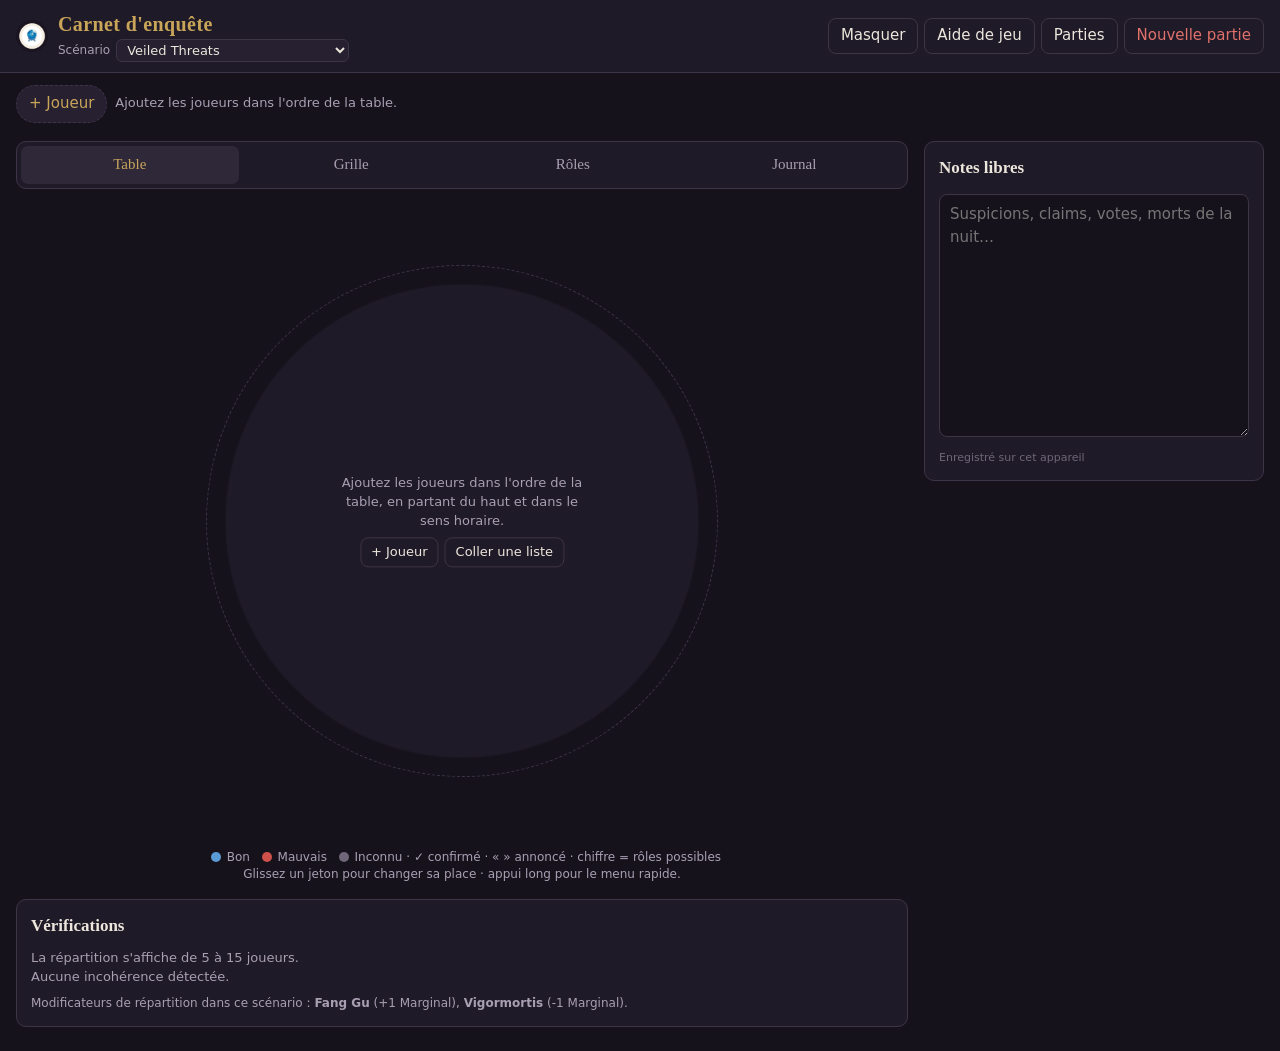
==== commit fc06414d: "Modules, tests, mode discret, table réorganisable, menu rapide, liste collée - app.js découpé en mod" ====
--- a/index.html
+++ b/index.html
@@ -25,6 +25,7 @@
       </div>
     </div>
     <nav class="top-actions">
+      <button type="button" class="ghost" id="discreet" aria-pressed="false" title="Cacher l'écran à vos voisins">Masquer</button>
       <button type="button" class="ghost" data-open="help-dialog">Aide de jeu</button>
       <button type="button" class="ghost" data-open="games-dialog">Parties</button>
       <button type="button" class="ghost danger" id="new-game">Nouvelle partie</button>
@@ -150,11 +151,37 @@
     <textarea id="summary-text" rows="16" readonly></textarea>
   </dialog>
 
+  <dialog id="quick-dialog" aria-label="Menu rapide du joueur">
+    <form method="dialog" class="dialog-head">
+      <span class="muted small">Menu rapide</span>
+      <button class="ghost" aria-label="Fermer">Fermer</button>
+    </form>
+    <div id="quick-body"></div>
+  </dialog>
+
+  <dialog id="paste-dialog">
+    <form method="dialog" class="dialog-head">
+      <h2>Coller la liste des joueurs</h2>
+      <button class="ghost" aria-label="Fermer">Fermer</button>
+    </form>
+    <textarea id="paste-text" rows="10" placeholder="Léa&#10;Tom&#10;Marc&#10;…"></textarea>
+    <p class="hint" id="paste-info"></p>
+    <div class="row">
+      <button type="button" class="primary" id="paste-add">Ajouter à la suite</button>
+      <button type="button" class="ghost danger" id="paste-replace">Remplacer les joueurs</button>
+    </div>
+  </dialog>
+
+  <button type="button" class="discreet-veil" id="discreet-veil" hidden>
+    <span>Écran masqué</span>
+    <small>Toucher pour afficher</small>
+  </button>
+
   <div class="toast" id="toast" role="status" hidden></div>
 
   <script src="roles.js"></script>
   <script src="scripts_imported.js"></script>
   <script src="scripts.js"></script>
-  <script src="app.js"></script>
+  <script type="module" src="js/main.js"></script>
 </body>
 </html>
--- a/styles.css
+++ b/styles.css
@@ -514,4 +514,41 @@
   background: var(--surface-2); border: 1px solid var(--line); border-radius: 10px;
   padding: 10px 14px; box-shadow: 0 10px 30px rgba(0,0,0,.5); font-size: 14px;
 }
-.toast button { background: none; border: 0; color: var(--accent); font-weight: 700; padding: 0; }
+
+/* ---------- Rôles absents de la partie ---------- */
+.role .card-btns { display: flex; gap: 6px; }
+.role .x.out:hover { color: var(--accent); border-color: var(--accent); }
+.deduce th.rh button { display: block; width: 100%; background: none; border: 0; padding: 0; color: inherit; }
+.deduce th.rh.out { opacity: .35; }
+.deduce th.rh.out span { text-decoration: line-through; }
+
+/* ---------- Mode discret ---------- */
+.discreet-veil {
+  position: fixed; inset: 0; z-index: 40; border: 0; padding: 24px;
+  display: flex; flex-direction: column; align-items: center; justify-content: center; gap: 6px;
+  background: var(--bg); color: var(--muted); font-family: var(--serif);
+}
+.discreet-veil span { font-size: 22px; color: var(--text); }
+.discreet-veil small { font-size: 14px; }
+body.discreet .topbar { z-index: 41; }
+#discreet[aria-pressed="true"] { border-color: var(--accent); color: var(--accent); }
+
+/* ---------- Table : glisser-déposer ---------- */
+.seat { touch-action: none; user-select: none; -webkit-user-select: none; -webkit-touch-callout: none; }
+.seat.dragging { z-index: 5; transition: none; opacity: .85; }
+.seat.dragging .tok img { outline: 3px dashed var(--accent); outline-offset: 3px; }
+.seat.drop-target .tok img { box-shadow: 0 0 0 4px var(--accent); }
+.center-btns { display: flex; flex-wrap: wrap; gap: 6px; justify-content: center; }
+.center-btns .ghost { padding: 5px 10px; font-size: 13px; }
+
+/* ---------- Menu rapide ---------- */
+#quick-dialog { width: min(380px, calc(100vw - 32px)); }
+#quick-body h2 { font-size: 20px; margin-bottom: 10px; }
+.quick-row { display: flex; gap: 8px; flex-wrap: wrap; }
+.quick-row .ghost { flex: 1; padding: 10px; }
+.quick-row .ghost.on { border-color: var(--accent); color: var(--accent); }
+@media (max-width: 600px) {
+  .compo-check { font-size: 11px; table-layout: fixed; }
+  .compo-check th, .compo-check td { padding: 4px 2px; overflow-wrap: anywhere; }
+  .compo-check tbody th { width: 28%; }
+}
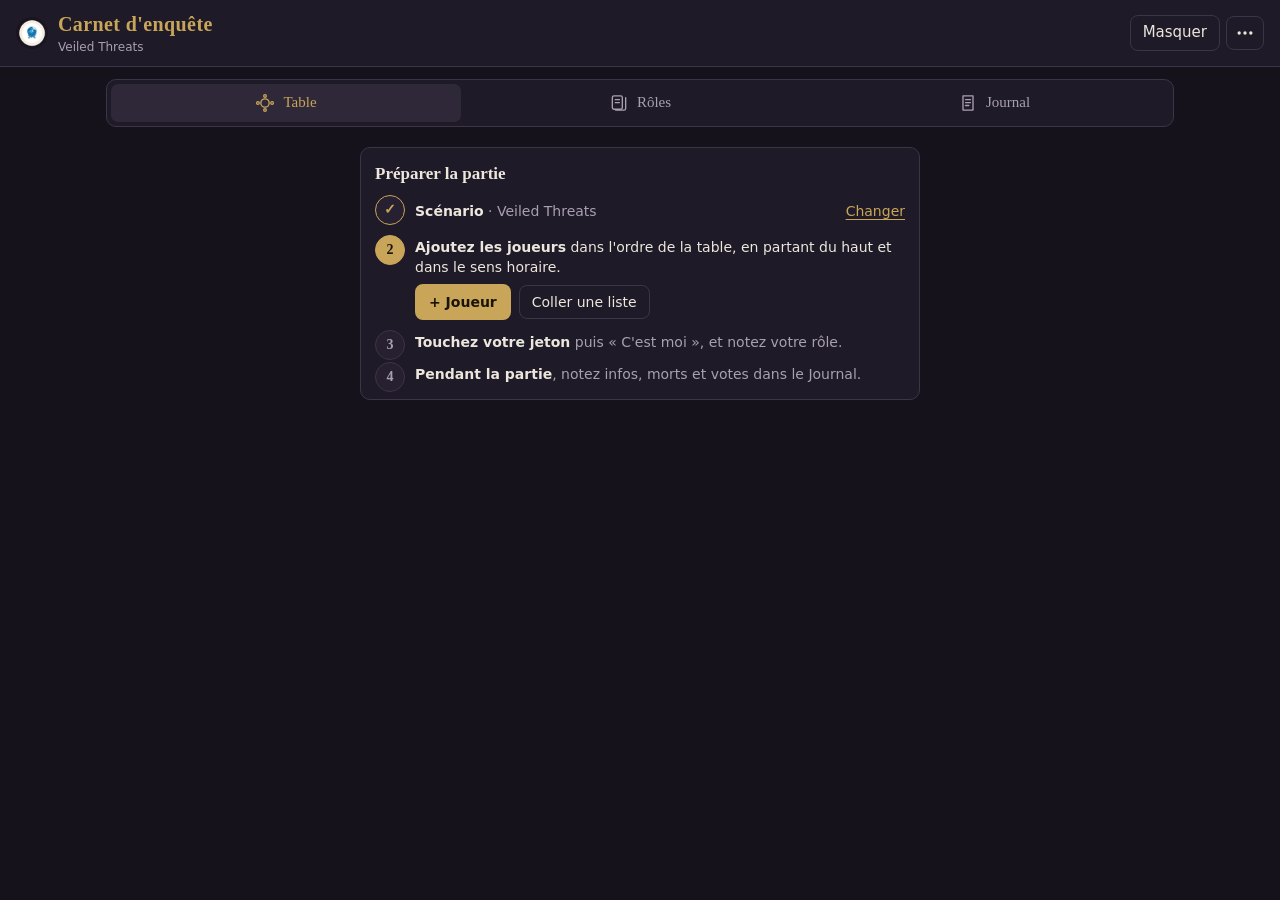
==== commit 834ac482: "Refonte UI/UX : fiche joueur, navigation par onglets, Nouvelle partie vierge - Fiche joueur en panne" ====
--- a/index.html
+++ b/index.html
@@ -19,38 +19,53 @@
       <img src="icons/icon-192.png" alt="" width="32" height="32">
       <div>
         <h1>Carnet d'enquête</h1>
-        <label class="script-pick">Scénario
-          <select id="script-select" aria-label="Scénario"></select>
+        <span class="script-name" id="script-name"></span>
+      </div>
+    </div>
+    <div class="top-actions">
+      <button type="button" class="ghost" id="discreet" aria-pressed="false" title="Cacher l'écran à vos voisins">Masquer</button>
+      <div class="more">
+        <button type="button" class="ghost icon-btn" id="more-btn" aria-haspopup="menu" aria-expanded="false" aria-label="Plus d'options">
+          <svg viewBox="0 0 24 24" width="20" height="20" aria-hidden="true"><circle cx="5" cy="12" r="2"/><circle cx="12" cy="12" r="2"/><circle cx="19" cy="12" r="2"/></svg>
+        </button>
+        <div class="more-menu" id="more-menu" role="menu" hidden>
+          <button type="button" role="menuitem" data-open="help-dialog">Aide de jeu</button>
+          <button type="button" role="menuitem" data-open="games-dialog">Parties archivées</button>
+          <button type="button" role="menuitem" id="new-game">Nouvelle partie…</button>
+        </div>
+      </div>
+    </div>
+  </header>
+
+  <nav class="views" role="tablist" aria-label="Vue">
+    <button type="button" role="tab" data-view="table">
+      <svg viewBox="0 0 24 24" aria-hidden="true"><circle cx="12" cy="12" r="5"/><circle cx="12" cy="3.5" r="1.6"/><circle cx="20.5" cy="12" r="1.6"/><circle cx="12" cy="20.5" r="1.6"/><circle cx="3.5" cy="12" r="1.6"/></svg>
+      <span class="lbl">Table</span>
+    </button>
+    <!-- Grille masquée pour l'instant (GRID_ENABLED dans main.js) -->
+    <button type="button" role="tab" data-view="grid" hidden>
+      <svg viewBox="0 0 24 24" aria-hidden="true"><rect x="3.5" y="3.5" width="17" height="17" rx="2"/><path d="M3.5 9.5h17M3.5 15h17M9.5 3.5v17M15 3.5v17"/></svg>
+      <span class="lbl">Grille</span>
+    </button>
+    <button type="button" role="tab" data-view="roles">
+      <svg viewBox="0 0 24 24" aria-hidden="true"><rect x="4" y="3.5" width="12" height="16" rx="2"/><path d="M8 20.5h10a2 2 0 0 0 2-2v-13"/><path d="M7.5 8h5M7.5 11.5h5"/></svg>
+      <span class="lbl">Rôles</span>
+    </button>
+    <button type="button" role="tab" data-view="journal">
+      <svg viewBox="0 0 24 24" aria-hidden="true"><path d="M6 3.5h12v17H6z"/><path d="M9 8h6M9 11.5h6M9 15h4"/></svg>
+      <span class="lbl">Journal</span>
+    </button>
+  </nav>
+
+  <main class="layout">
+    <section id="table-view" class="view" aria-label="Table des joueurs" hidden></section>
+    <section id="grid-view" class="view" aria-label="Grille de déduction" hidden></section>
+
+    <div id="roles-view" class="view" hidden>
+      <section class="filters" aria-label="Filtres">
+        <label class="for-player">Rôles possibles pour
+          <select id="roles-for"></select>
         </label>
-      </div>
-    </div>
-    <nav class="top-actions">
-      <button type="button" class="ghost" id="discreet" aria-pressed="false" title="Cacher l'écran à vos voisins">Masquer</button>
-      <button type="button" class="ghost" data-open="help-dialog">Aide de jeu</button>
-      <button type="button" class="ghost" data-open="games-dialog">Parties</button>
-      <button type="button" class="ghost danger" id="new-game">Nouvelle partie</button>
-    </nav>
-  </header>
-
-  <section class="players" aria-label="Joueurs">
-    <div class="player-strip" id="player-strip"></div>
-  </section>
-
-  <div class="layout">
-    <main>
-      <div class="views" role="tablist" aria-label="Vue">
-        <button type="button" role="tab" data-view="table">Table</button>
-        <button type="button" role="tab" data-view="grid">Grille</button>
-        <button type="button" role="tab" data-view="roles">Rôles</button>
-        <button type="button" role="tab" data-view="journal">Journal</button>
-      </div>
-
-      <section id="table-view" aria-label="Table des joueurs" hidden></section>
-      <section id="grid-view" aria-label="Grille de déduction" hidden></section>
-      <section id="journal-view" aria-label="Journal de partie" hidden></section>
-
-      <div id="roles-view" hidden>
-      <section class="filters" aria-label="Filtres">
         <div class="filter-row search-row">
           <input type="search" id="role-search" placeholder="Rechercher un rôle…" aria-label="Rechercher un rôle">
           <button type="button" class="ghost mobile-only" id="toggle-filters" aria-expanded="false">Filtres</button>
@@ -67,20 +82,18 @@
           <button type="button" class="link" id="reset-filters">Réinitialiser les filtres</button>
         </div>
       </section>
-
       <section id="roles" class="roles" aria-live="polite"></section>
-      </div>
-    </main>
-
-    <aside class="side">
-      <section class="panel" id="player-panel"></section>
-      <section class="panel">
+    </div>
+
+    <div id="journal-wrap" class="view" hidden>
+      <section id="journal-view" aria-label="Journal de partie"></section>
+      <section class="panel notes-panel">
         <h2>Notes libres</h2>
-        <textarea id="global-notes" rows="10" placeholder="Suspicions, claims, votes, morts de la nuit…"></textarea>
+        <textarea id="global-notes" rows="8" placeholder="Suspicions, claims, votes, morts de la nuit…"></textarea>
         <p class="saved" id="saved-indicator">Enregistré sur cet appareil</p>
       </section>
-    </aside>
-  </div>
+    </div>
+  </main>
 
   <dialog id="help-dialog">
     <form method="dialog" class="dialog-head">
@@ -138,7 +151,7 @@
       <h2>Parties</h2>
       <button class="ghost" aria-label="Fermer">Fermer</button>
     </form>
-    <p class="hint">« Nouvelle partie » archive automatiquement la partie en cours. Ouvrir une partie archivée archive aussi celle en cours.</p>
+    <p class="hint">Une nouvelle partie range automatiquement la partie en cours ici. Ouvrir une partie archivée range aussi celle en cours.</p>
     <ul class="custom-list" id="games-list"></ul>
   </dialog>
 
@@ -151,12 +164,25 @@
     <textarea id="summary-text" rows="16" readonly></textarea>
   </dialog>
 
-  <dialog id="quick-dialog" aria-label="Menu rapide du joueur">
-    <form method="dialog" class="dialog-head">
-      <span class="muted small">Menu rapide</span>
-      <button class="ghost" aria-label="Fermer">Fermer</button>
-    </form>
-    <div id="quick-body"></div>
+  <dialog id="player-sheet" class="sheet" aria-label="Fiche du joueur">
+    <div class="sheet-grip" aria-hidden="true"></div>
+    <div id="player-panel"></div>
+  </dialog>
+
+  <dialog id="newgame-dialog">
+    <form method="dialog" class="dialog-head">
+      <h2>Nouvelle partie</h2>
+      <button class="ghost" aria-label="Fermer">Fermer</button>
+    </form>
+    <label class="field">Scénario de la partie<select id="ng-script"></select></label>
+    <div class="choices" role="radiogroup" aria-label="Joueurs">
+      <label class="choice"><input type="radio" name="ng-mode" value="keep" checked>
+        <span><b>Garder les joueurs</b><small>Mêmes noms, même ordre à la table. Tout le reste repart de zéro.</small></span></label>
+      <label class="choice"><input type="radio" name="ng-mode" value="blank">
+        <span><b>Partie vierge</b><small>Aucun joueur, aucune note, aucun filtre.</small></span></label>
+    </div>
+    <p class="hint">Si elle contient des informations, la partie en cours est rangée dans « Parties archivées ».</p>
+    <div class="row"><button type="button" class="primary" id="ng-start">Commencer la partie</button></div>
   </dialog>
 
   <dialog id="paste-dialog">
@@ -173,6 +199,16 @@
   </dialog>
 
   <button type="button" class="discreet-veil" id="discreet-veil" hidden>
+    <svg class="veil-clock" viewBox="0 0 120 120" aria-hidden="true">
+      <circle class="face" cx="60" cy="60" r="52"/>
+      <g class="ticks">
+        <path d="M60 12v8M60 100v8M12 60h8M100 60h8"/>
+        <path d="M84 18.4l-3 5.2M101.6 36l-5.2 3M101.6 84l-5.2-3M84 101.6l-3-5.2M36 101.6l3-5.2M18.4 84l5.2-3M18.4 36l5.2 3M36 18.4l3 5.2"/>
+      </g>
+      <line class="hand hour" x1="60" y1="60" x2="60" y2="34"/>
+      <line class="hand minute" x1="60" y1="60" x2="60" y2="20"/>
+      <circle class="pivot" cx="60" cy="60" r="3.5"/>
+    </svg>
     <span>Écran masqué</span>
     <small>Toucher pour afficher</small>
   </button>
--- a/styles.css
+++ b/styles.css
@@ -6,13 +6,15 @@
   --line: #3d3448;
   --text: #ece6dc;
   --muted: #a99fb3;
-  --faint: #6f6679;
+  --faint: #8d849a; /* contraste ≥ 4,5:1 sur le fond */
   --accent: #c9a55a;
   --good: #5b9bd5;
   --outsider: #7fc4dd;
   --evil: #d0504a;
   --danger: #e0716b;
   --radius: 10px;
+  --ease: cubic-bezier(.2, .8, .2, 1);
+  --nav-h: 64px;
   --serif: "Palatino Linotype", Palatino, "Book Antiqua", Georgia, serif;
   --sans: system-ui, -apple-system, "Segoe UI", Roboto, sans-serif;
   color-scheme: dark;
@@ -33,7 +35,7 @@
 
 /* ---------- Top bar ---------- */
 .topbar {
-  display: flex; flex-wrap: wrap; gap: 10px 16px;
+  display: flex; flex-wrap: nowrap; gap: 10px 16px;
   align-items: center; justify-content: space-between;
   padding: calc(10px + env(safe-area-inset-top)) 16px 10px;
   background: var(--bg-2);
@@ -48,7 +50,7 @@
   background: var(--surface); border: 1px solid var(--line); border-radius: 6px;
   padding: 2px 6px; color: var(--text); font-size: 13px;
 }
-.top-actions { display: flex; flex-wrap: wrap; gap: 6px; }
+.top-actions { display: flex; gap: 6px; align-items: center; }
 
 .ghost {
   background: transparent; border: 1px solid var(--line);
@@ -79,29 +81,20 @@
 .chip.dead { color: var(--faint); }
 .chip.dead .name { text-decoration: line-through; }
 .chip.add { border-style: dashed; color: var(--accent); }
+.seat .tok .n.zero { color: var(--danger); border-color: var(--danger); }
 
 /* ---------- Layout ---------- */
 .layout {
-  display: grid; gap: 16px;
-  grid-template-columns: minmax(0, 1fr) 340px;
-  padding: 12px 16px 24px;
-  max-width: 1500px; margin: 0 auto;
-}
-@media (max-width: 900px) {
-  .layout { grid-template-columns: minmax(0, 1fr); }
-}
-.side { display: flex; flex-direction: column; gap: 16px; }
-@media (min-width: 901px) {
-  .side { position: sticky; top: 76px; align-self: start; max-height: calc(100vh - 90px); overflow: auto; }
+  display: block;
+  padding: 12px 16px 32px;
+  max-width: 1100px; margin: 0 auto;
 }
 
 /* ---------- Filters ---------- */
 .filters {
   background: var(--bg-2); border: 1px solid var(--line);
   border-radius: var(--radius); padding: 12px;
-  position: sticky; top: 64px; z-index: 10;
-}
-@media (max-width: 900px) { .filters { position: static; } }
+}
 .filter-row { display: flex; flex-wrap: wrap; gap: 8px; align-items: center; }
 .filter-row.meta { margin-top: 10px; gap: 8px 18px; }
 .count { font-family: var(--serif); font-size: 16px; }
@@ -257,20 +250,47 @@
 .compo .t-minion strong, .compo .t-demon strong { color: var(--evil); }
 .compo span { font-size: 12px; color: var(--muted); }
 
-@media (prefers-reduced-motion: reduce) { * { transition: none !important; } }
+@media (prefers-reduced-motion: reduce) {
+  *, *::before, *::after, ::backdrop { transition: none !important; animation: none !important; }
+}
 
 dialog a { color: var(--accent); }
 
 /* ---------- Vues (onglets) ---------- */
+/* Onglets : barre collée sous l'en-tête (ordinateur), barre du bas (téléphone). */
 .views {
-  display: flex; gap: 4px; padding: 4px; margin-bottom: 12px;
+  display: flex; gap: 4px; padding: 4px;
+  width: min(1100px - 32px, calc(100% - 32px)); margin: 12px auto 0;
   background: var(--bg-2); border: 1px solid var(--line); border-radius: var(--radius);
+  position: sticky; top: 62px; z-index: 15;
 }
 .views button {
-  flex: 1; background: none; border: 0; border-radius: 7px; padding: 8px 10px;
+  position: relative; flex: 1; display: flex; align-items: center; justify-content: center; gap: 8px;
+  background: none; border: 0; border-radius: 7px; padding: 8px 10px;
   color: var(--muted); font-family: var(--serif); font-size: 15px;
 }
+.views button svg { width: 20px; height: 20px; fill: none; stroke: currentColor; stroke-width: 1.6; stroke-linecap: round; stroke-linejoin: round; }
 .views button.active { background: var(--surface-2); color: var(--accent); }
+.views .lbl { display: inline-flex; align-items: center; }
+@media (max-width: 899px) {
+  body { padding-bottom: calc(var(--nav-h) + env(safe-area-inset-bottom)); }
+  .views {
+    position: fixed; left: 0; right: 0; bottom: 0; top: auto; z-index: 30;
+    width: auto; margin: 0; border-radius: 0; border-width: 1px 0 0;
+    padding: 6px 8px calc(6px + env(safe-area-inset-bottom));
+    background: color-mix(in srgb, var(--bg-2) 92%, transparent);
+    backdrop-filter: blur(10px); -webkit-backdrop-filter: blur(10px);
+  }
+  .views button { flex-direction: column; gap: 2px; padding: 6px 4px; font-size: 12px; font-family: var(--sans); }
+  .views button svg { width: 22px; height: 22px; }
+  .views button.active { background: none; }
+  .views button::before {
+    content: ""; position: absolute; top: -7px; left: 30%; right: 30%; height: 2px; border-radius: 2px;
+    background: var(--accent); transform: scaleX(0); transition: transform .25s var(--ease);
+  }
+  .views button.active::before { transform: scaleX(1); }
+  .views .badge-n { position: absolute; top: 0; left: calc(50% + 6px); margin: 0; }
+}
 [hidden] { display: none !important; }
 
 /* ---------- Alignement ---------- */
@@ -307,6 +327,7 @@
 .seat:hover { background: rgba(255,255,255,.04); }
 .seat .tok { position: relative; display: block; }
 .seat .tok img {
+  transition: transform .2s var(--ease), box-shadow .2s var(--ease), outline-color .2s, filter .3s, opacity .3s;
   display: block; width: min(64px, 12.5cqw); height: min(64px, 12.5cqw);
   border-radius: 50%; background: #f4eee2; object-fit: cover;
   border: 3px solid var(--align);
@@ -479,7 +500,22 @@
 .tag.warn { color: #e0b46b; border-color: rgba(224,180,107,.4); }
 
 /* ---------- Vérifications ---------- */
-.checks { margin-top: 16px; }
+.checks { margin-top: 16px; padding: 0; }
+.checks summary {
+  display: flex; align-items: center; gap: 10px; padding: 12px 14px; cursor: pointer; list-style: none;
+}
+.checks summary::-webkit-details-marker { display: none; }
+.checks summary h2 { margin: 0; }
+.checks summary::after {
+  content: "▾"; margin-left: auto; color: var(--muted); transition: transform .25s var(--ease);
+}
+.checks[open] summary::after { transform: rotate(180deg); }
+.checks-body { padding: 0 14px 14px; }
+.compo-check .short { display: none; }
+@media (max-width: 600px) {
+  .compo-check .long { display: none; }
+  .compo-check .short { display: inline; }
+}
 .compo-check { width: 100%; border-collapse: collapse; font-size: 13px; margin-bottom: 10px; }
 .compo-check th, .compo-check td { padding: 5px 6px; text-align: center; border-bottom: 1px solid var(--line); }
 .compo-check tbody th { text-align: left; color: var(--muted); font-weight: 400; }
@@ -534,8 +570,10 @@
 #discreet[aria-pressed="true"] { border-color: var(--accent); color: var(--accent); }
 
 /* ---------- Table : glisser-déposer ---------- */
-.seat { touch-action: none; user-select: none; -webkit-user-select: none; -webkit-touch-callout: none; }
-.seat.dragging { z-index: 5; transition: none; opacity: .85; }
+.seat { touch-action: manipulation; user-select: none; -webkit-user-select: none; -webkit-touch-callout: none; }
+.seat.lifted { z-index: 5; }
+.seat.lifted .tok img { transform: scale(1.12); box-shadow: 0 10px 24px rgba(0,0,0,.6), 0 0 0 3px var(--accent); }
+.seat.dragging { transition: none; opacity: .92; }
 .seat.dragging .tok img { outline: 3px dashed var(--accent); outline-offset: 3px; }
 .seat.drop-target .tok img { box-shadow: 0 0 0 4px var(--accent); }
 .center-btns { display: flex; flex-wrap: wrap; gap: 6px; justify-content: center; }
@@ -552,3 +590,185 @@
   .compo-check th, .compo-check td { padding: 4px 2px; overflow-wrap: anywhere; }
   .compo-check tbody th { width: 28%; }
 }
+
+/* ---------- Infos structurées ---------- */
+.deduce .cell.s-ded { color: var(--good); background: rgba(91,155,213,.08); }
+.effect { margin: 10px 0 0; padding: 7px 10px; font-size: 13px; color: var(--muted); border-left: 3px solid var(--good); background: var(--surface); }
+.pk.num { min-width: 40px; text-align: center; }
+
+/* =====================================================================
+   Navigation fluide : en-tête, menu ⋯, transitions, fenêtres animées
+   ===================================================================== */
+:root { interpolate-size: allow-keywords; }
+button { -webkit-tap-highlight-color: transparent; touch-action: manipulation;
+  transition: background-color .15s, border-color .15s, color .15s, box-shadow .15s, transform .12s var(--ease), opacity .15s; }
+button:not(.seat):not(.discreet-veil):active { transform: scale(.97); }
+select, input, textarea { transition: border-color .15s, box-shadow .15s; }
+
+.script-name { display: block; font-size: 12px; color: var(--muted); }
+.brand { min-width: 0; }
+.brand h1 { white-space: nowrap; }
+.icon-btn { display: inline-grid; place-items: center; padding: 6px 8px; }
+.icon-btn svg { fill: currentColor; }
+.more { position: relative; }
+.more-menu {
+  position: absolute; right: 0; top: calc(100% + 6px); z-index: 50; min-width: 220px;
+  display: flex; flex-direction: column; padding: 6px;
+  background: var(--surface-2); border: 1px solid var(--line); border-radius: 10px;
+  box-shadow: 0 14px 36px rgba(0,0,0,.5);
+  transform-origin: top right; animation: popIn .16s var(--ease);
+}
+.more-menu button {
+  background: none; border: 0; border-radius: 7px; padding: 10px 12px; text-align: left; color: var(--text);
+}
+.more-menu button:hover { background: var(--surface); }
+.more-menu #new-game { border-top: 1px solid var(--line); border-radius: 0 0 7px 7px; margin-top: 4px; padding-top: 12px; }
+
+/* Changement d'onglet : la vue apparaît en fondu léger. */
+.view:not([hidden]) { animation: viewIn .24s var(--ease); }
+
+@keyframes viewIn { from { opacity: 0; transform: translateY(6px); } }
+@keyframes popIn { from { opacity: 0; transform: scale(.96) translateY(-4px); } }
+@keyframes fadeIn { from { opacity: 0; } }
+@keyframes fadeOut { to { opacity: 0; } }
+@keyframes dlgIn { from { opacity: 0; transform: translateY(10px) scale(.98); } }
+@keyframes dlgOut { to { opacity: 0; transform: translateY(8px) scale(.98); } }
+@keyframes sheetUp { from { transform: translateY(100%); } }
+@keyframes sheetDown { to { transform: translateY(100%); } }
+@keyframes drawerIn { from { transform: translateX(100%); } }
+@keyframes drawerOut { to { transform: translateX(100%); } }
+
+dialog { max-width: none; }
+dialog[open] { animation: dlgIn .22s var(--ease); }
+dialog[open]::backdrop { animation: fadeIn .22s ease; }
+dialog.closing { animation: dlgOut .18s ease-in forwards; }
+dialog.closing::backdrop { animation: fadeOut .18s ease-in forwards; }
+.multi.open .menu { animation: popIn .15s var(--ease); }
+
+/* Fiche du joueur : panneau du bas (téléphone), tiroir à droite (ordinateur). */
+dialog.sheet {
+  margin: auto 0 0; width: 100%; max-height: 88dvh; overflow: auto; overscroll-behavior: contain;
+  border-radius: 18px 18px 0 0; border-bottom: 0;
+  padding: 6px 16px calc(18px + env(safe-area-inset-bottom));
+}
+dialog.sheet[open] { animation: sheetUp .3s var(--ease); }
+dialog.sheet.closing { animation: sheetDown .22s ease-in forwards; }
+dialog.sheet.dragging { animation: none; transition: none; }
+.sheet-grip { width: 40px; height: 5px; border-radius: 3px; background: var(--line); margin: 4px auto 8px; cursor: grab; }
+@media (min-width: 900px) {
+  dialog.sheet {
+    margin: 0 0 0 auto; width: 420px; height: 100dvh; max-height: 100dvh;
+    border-radius: 18px 0 0 18px; border-bottom: 1px solid var(--line); border-right: 0;
+    padding: 18px 20px;
+  }
+  dialog.sheet[open] { animation: drawerIn .3s var(--ease); }
+  dialog.sheet.closing { animation: drawerOut .22s ease-in forwards; }
+  .sheet-grip { display: none; }
+}
+.sheet-head { display: flex; gap: 10px; align-items: center; margin-bottom: 12px; touch-action: none; }
+.name-input {
+  flex: 1; min-width: 0; font-family: var(--serif); font-size: 22px; font-weight: 600; color: var(--accent);
+  background: transparent; border: 1px solid transparent; border-radius: 8px; padding: 4px 8px; margin-left: -8px;
+}
+.name-input:hover { border-color: var(--line); }
+.name-input:focus { background: var(--bg); }
+.toggles { display: flex; flex-wrap: wrap; gap: 6px; }
+.toggle {
+  flex: 1 1 auto; padding: 9px 12px; border-radius: 999px;
+  background: var(--bg); border: 1px solid var(--line); color: var(--muted);
+}
+.toggle.on { border-color: var(--accent); color: var(--text); background: rgba(201,165,90,.15); }
+#player-panel label.field { display: block; font-size: 12px; color: var(--muted); margin-top: 12px; }
+#player-panel select, #player-panel textarea {
+  width: 100%; margin-top: 4px; background: var(--bg); border: 1px solid var(--line); border-radius: 8px; padding: 8px 10px;
+}
+#player-panel textarea { min-height: 90px; }
+.see-roles { display: inline-block; margin-top: 10px; text-align: left; }
+@media (max-width: 420px) { #player-panel .two { grid-template-columns: 1fr; gap: 0; } }
+
+/* Table : démarrage guidé et rappel « C'est moi ». */
+.onboard { max-width: 560px; margin: 8px auto; }
+.steps { list-style: none; counter-reset: st; margin: 6px 0 0; padding: 0; display: flex; flex-direction: column; gap: 12px; }
+.steps li {
+  counter-increment: st; position: relative; padding-left: 40px; color: var(--muted); font-size: 14px;
+  display: flex; flex-wrap: wrap; gap: 6px 12px; align-items: center; justify-content: space-between;
+}
+.steps li > div:first-child { flex: 1 1 220px; }
+.steps li::before {
+  content: counter(st); position: absolute; left: 0; top: -2px; width: 28px; height: 28px; border-radius: 50%;
+  display: grid; place-items: center; font-family: var(--serif); font-weight: 700;
+  background: var(--surface); border: 1px solid var(--line); color: var(--muted);
+}
+.steps li.done::before { content: "✓"; color: var(--accent); border-color: var(--accent); }
+.steps li.now { color: var(--text); }
+.steps li.now::before { background: var(--accent); color: #1a1408; border-color: var(--accent); }
+.steps b { color: var(--text); }
+.steps .row { margin: 0; width: 100%; }
+.nudge {
+  max-width: 640px; margin: 0 auto 10px; padding: 9px 12px; font-size: 13px; color: var(--text);
+  background: var(--surface); border-left: 3px solid var(--accent); border-radius: 8px;
+}
+
+/* Rôles : pour quel joueur. */
+.for-player { display: flex; flex-wrap: wrap; align-items: center; gap: 8px; margin-bottom: 10px; font-size: 14px; color: var(--muted); }
+.for-player select {
+  flex: 1 1 180px; background: var(--surface); border: 1px solid var(--accent); border-radius: 8px;
+  padding: 8px 10px; color: var(--text); font-family: var(--serif); font-size: 16px;
+}
+
+/* Journal : formulaire replié, notes libres en bas. */
+.j-open { width: 100%; padding: 12px 14px; margin-bottom: 16px; font-size: 15px; }
+.j-form { animation: viewIn .22s var(--ease); }
+.j-form-head { display: flex; justify-content: space-between; align-items: center; gap: 10px; margin-bottom: 10px; }
+.j-form-head h2 { margin: 0; }
+.notes-panel { margin-top: 20px; }
+
+/* Nouvelle partie. */
+#newgame-dialog { width: min(460px, calc(100vw - 32px)); }
+#newgame-dialog label.field { display: block; font-size: 12px; color: var(--muted); }
+#newgame-dialog select {
+  width: 100%; margin-top: 4px; background: var(--bg); border: 1px solid var(--line); border-radius: 8px; padding: 8px 10px;
+}
+.choices { display: flex; flex-direction: column; gap: 8px; margin-top: 14px; }
+.choice {
+  display: flex; gap: 10px; align-items: flex-start; padding: 10px 12px; cursor: pointer;
+  background: var(--surface); border: 1px solid var(--line); border-radius: 10px; transition: border-color .15s, background-color .15s;
+}
+.choice:has(input:checked) { border-color: var(--accent); background: var(--surface-2); }
+.choice input { accent-color: var(--accent); margin-top: 3px; }
+.choice b { display: block; }
+.choice small { color: var(--muted); font-size: 13px; }
+
+/* Notification. */
+.toast:not([hidden]) { animation: toastIn .25s var(--ease); }
+.toast.leaving { animation: toastOut .2s ease-in forwards; }
+@keyframes toastIn { from { opacity: 0; transform: translate(-50%, 12px); } }
+@keyframes toastOut { to { opacity: 0; transform: translate(-50%, 12px); } }
+@media (max-width: 899px) { .toast { bottom: calc(var(--nav-h) + 12px + env(safe-area-inset-bottom)); } }
+
+/* Vérifications : ouverture en douceur (navigateurs récents). */
+.checks::details-content { height: 0; overflow: clip; transition: height .28s var(--ease), content-visibility .28s allow-discrete; }
+.checks[open]::details-content { height: auto; }
+
+/* Mode discret : voile avec horloge animée et brume lente. */
+.discreet-veil {
+  background:
+    radial-gradient(60% 45% at 30% 35%, rgba(201,165,90,.07), transparent 70%),
+    radial-gradient(50% 40% at 70% 65%, rgba(91,155,213,.06), transparent 70%),
+    var(--bg);
+  background-size: 200% 200%, 200% 200%, auto;
+  animation: fadeIn .35s ease, mist 18s ease-in-out infinite alternate;
+  gap: 10px;
+}
+.veil-clock { width: 120px; height: 120px; margin-bottom: 8px; filter: drop-shadow(0 0 18px rgba(201,165,90,.15)); }
+.veil-clock .face { fill: var(--bg-2); stroke: var(--line); stroke-width: 2; }
+.veil-clock .ticks { stroke: var(--muted); stroke-width: 2; stroke-linecap: round; }
+.veil-clock .hand { stroke: var(--accent); stroke-linecap: round; transform-box: view-box; transform-origin: 60px 60px; }
+.veil-clock .hour { stroke-width: 4; animation: spin 72s linear infinite; }
+.veil-clock .minute { stroke-width: 2.5; animation: spin 6s linear infinite; }
+.veil-clock .pivot { fill: var(--accent); }
+.discreet-veil span { animation: breathe 4s ease-in-out infinite; }
+body.discreet .toast { display: none; }
+@keyframes spin { to { transform: rotate(360deg); } }
+@keyframes breathe { 50% { opacity: .55; } }
+@keyframes mist { from { background-position: 0% 0%, 100% 100%, 0 0; } to { background-position: 100% 60%, 0% 30%, 0 0; } }
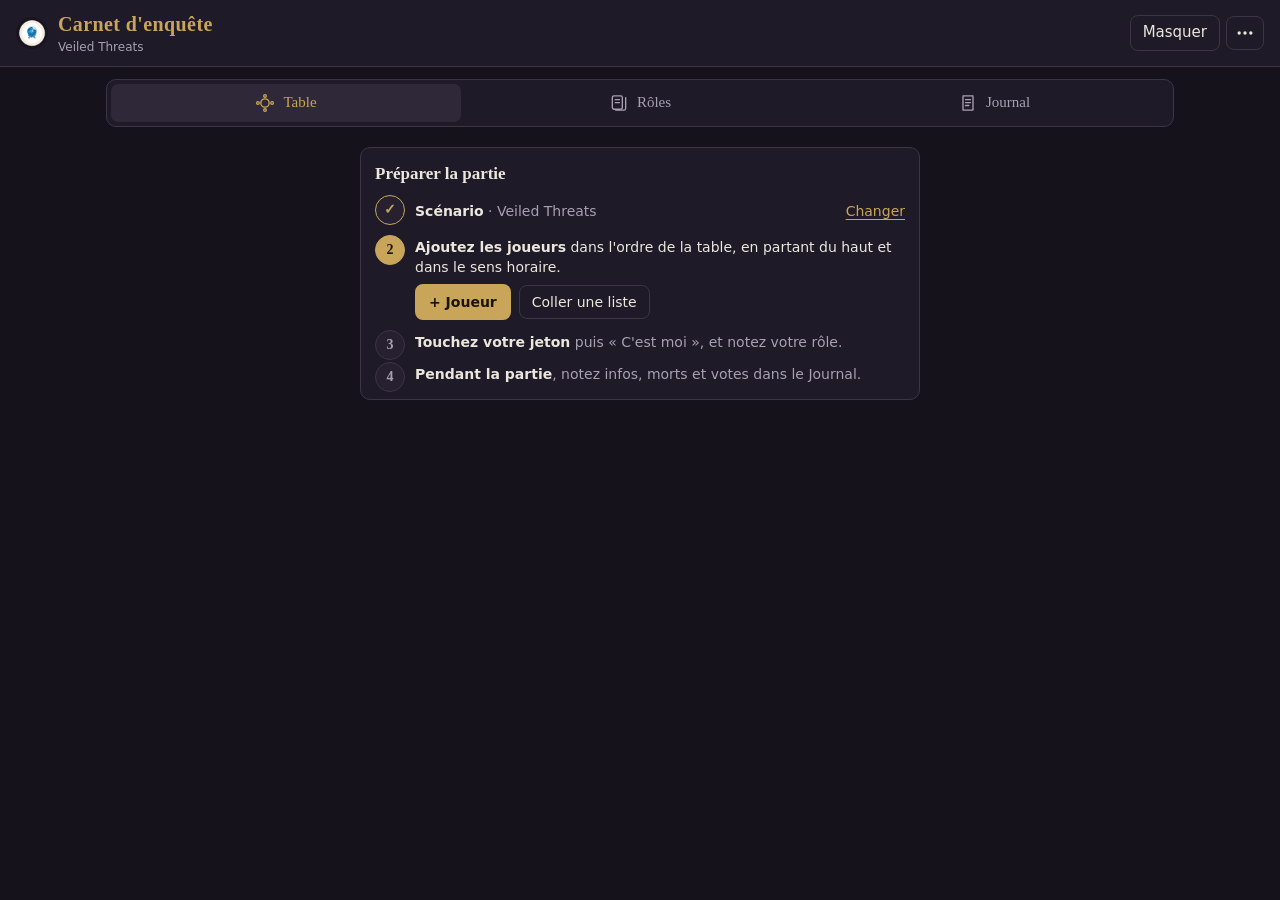
==== commit fbc8d5b2: "Croix rouge, fiche à glisser vers le bas, onglets qui glissent - Bouton Fermer remplacé par une croi" ====
--- a/index.html
+++ b/index.html
@@ -98,7 +98,7 @@
   <dialog id="help-dialog">
     <form method="dialog" class="dialog-head">
       <h2>Aide de jeu</h2>
-      <button class="ghost" aria-label="Fermer">Fermer</button>
+      <button class="close-x" aria-label="Fermer" title="Fermer"><svg viewBox="0 0 24 24" width="22" height="22" aria-hidden="true"><path d="M6 6l12 12M18 6L6 18"/></svg></button>
     </form>
     <div class="tabs">
       <button type="button" class="tab active" data-help="night">Ordre de nuit</button>
@@ -149,7 +149,7 @@
   <dialog id="games-dialog">
     <form method="dialog" class="dialog-head">
       <h2>Parties</h2>
-      <button class="ghost" aria-label="Fermer">Fermer</button>
+      <button class="close-x" aria-label="Fermer" title="Fermer"><svg viewBox="0 0 24 24" width="22" height="22" aria-hidden="true"><path d="M6 6l12 12M18 6L6 18"/></svg></button>
     </form>
     <p class="hint">Une nouvelle partie range automatiquement la partie en cours ici. Ouvrir une partie archivée range aussi celle en cours.</p>
     <ul class="custom-list" id="games-list"></ul>
@@ -158,7 +158,7 @@
   <dialog id="summary-dialog">
     <form method="dialog" class="dialog-head">
       <h2>Résumé de la partie</h2>
-      <button class="ghost" aria-label="Fermer">Fermer</button>
+      <button class="close-x" aria-label="Fermer" title="Fermer"><svg viewBox="0 0 24 24" width="22" height="22" aria-hidden="true"><path d="M6 6l12 12M18 6L6 18"/></svg></button>
     </form>
     <p class="hint">Sélectionnez puis copiez le texte.</p>
     <textarea id="summary-text" rows="16" readonly></textarea>
@@ -172,7 +172,7 @@
   <dialog id="newgame-dialog">
     <form method="dialog" class="dialog-head">
       <h2>Nouvelle partie</h2>
-      <button class="ghost" aria-label="Fermer">Fermer</button>
+      <button class="close-x" aria-label="Fermer" title="Fermer"><svg viewBox="0 0 24 24" width="22" height="22" aria-hidden="true"><path d="M6 6l12 12M18 6L6 18"/></svg></button>
     </form>
     <label class="field">Scénario de la partie<select id="ng-script"></select></label>
     <div class="choices" role="radiogroup" aria-label="Joueurs">
@@ -188,7 +188,7 @@
   <dialog id="paste-dialog">
     <form method="dialog" class="dialog-head">
       <h2>Coller la liste des joueurs</h2>
-      <button class="ghost" aria-label="Fermer">Fermer</button>
+      <button class="close-x" aria-label="Fermer" title="Fermer"><svg viewBox="0 0 24 24" width="22" height="22" aria-hidden="true"><path d="M6 6l12 12M18 6L6 18"/></svg></button>
     </form>
     <textarea id="paste-text" rows="10" placeholder="Léa&#10;Tom&#10;Marc&#10;…"></textarea>
     <p class="hint" id="paste-info"></p>
--- a/styles.css
+++ b/styles.css
@@ -625,7 +625,10 @@
 .more-menu #new-game { border-top: 1px solid var(--line); border-radius: 0 0 7px 7px; margin-top: 4px; padding-top: 12px; }
 
 /* Changement d'onglet : la vue apparaît en fondu léger. */
-.view:not([hidden]) { animation: viewIn .24s var(--ease); }
+/* (Navigateurs sans View Transitions ; sinon la page glisse, voir plus bas.) */
+@supports not (view-transition-name: none) {
+  .view:not([hidden]) { animation: viewIn .24s var(--ease); }
+}
 
 @keyframes viewIn { from { opacity: 0; transform: translateY(6px); } }
 @keyframes popIn { from { opacity: 0; transform: scale(.96) translateY(-4px); } }
@@ -653,8 +656,18 @@
 }
 dialog.sheet[open] { animation: sheetUp .3s var(--ease); }
 dialog.sheet.closing { animation: sheetDown .22s ease-in forwards; }
-dialog.sheet.dragging { animation: none; transition: none; }
-.sheet-grip { width: 40px; height: 5px; border-radius: 3px; background: var(--line); margin: 4px auto 8px; cursor: grab; }
+dialog.sheet.dragging { transition: none; user-select: none; }
+/* Zone de prise large (toute la largeur) ; la petite barre est dessinée au centre. */
+.sheet-grip {
+  position: sticky; top: -6px; z-index: 2; height: 26px; margin: -6px -16px 2px; cursor: grab;
+  touch-action: none; background: linear-gradient(var(--bg-2) 70%, transparent);
+}
+.sheet-grip::before {
+  content: ""; position: absolute; left: 50%; top: 10px; width: 44px; height: 5px; margin-left: -22px;
+  border-radius: 3px; background: var(--muted); opacity: .6; transition: opacity .15s, width .15s, margin .15s;
+}
+dialog.sheet.dragging .sheet-grip { cursor: grabbing; }
+dialog.sheet.dragging .sheet-grip::before { opacity: 1; width: 56px; margin-left: -28px; }
 @media (min-width: 900px) {
   dialog.sheet {
     margin: 0 0 0 auto; width: 420px; height: 100dvh; max-height: 100dvh;
@@ -772,3 +785,33 @@
 @keyframes spin { to { transform: rotate(360deg); } }
 @keyframes breathe { 50% { opacity: .55; } }
 @keyframes mist { from { background-position: 0% 0%, 100% 100%, 0 0; } to { background-position: 100% 60%, 0% 30%, 0 0; } }
+
+/* Bouton de fermeture des fenêtres : croix rouge. */
+.close-x {
+  flex: none; display: inline-grid; place-items: center; width: 38px; height: 38px; padding: 0;
+  background: transparent; border: 0; border-radius: 50%; color: var(--danger); cursor: pointer;
+}
+.close-x svg { fill: none; stroke: currentColor; stroke-width: 2.6; stroke-linecap: round; pointer-events: none; }
+.close-x:hover, .close-x:focus-visible { background: rgba(224,113,107,.14); }
+
+/* Changement d'onglet : la page glisse vers la gauche ou la droite (View Transitions). */
+.layout { view-transition-name: page; }
+.views { view-transition-name: tabs; }
+.topbar { view-transition-name: topbar; }
+::view-transition-group(tabs), ::view-transition-group(topbar) { z-index: 2; }
+::view-transition-group(page) { animation: none; }
+::view-transition-old(page), ::view-transition-new(page) {
+  animation-duration: .32s; animation-timing-function: var(--ease); animation-fill-mode: both;
+  mix-blend-mode: normal;
+}
+html[data-nav=next]::view-transition-old(page) { animation-name: pageOutLeft; }
+html[data-nav=next]::view-transition-new(page) { animation-name: pageInRight; }
+html[data-nav=prev]::view-transition-old(page) { animation-name: pageOutRight; }
+html[data-nav=prev]::view-transition-new(page) { animation-name: pageInLeft; }
+@keyframes pageInRight { from { transform: translateX(100%); } }
+@keyframes pageInLeft { from { transform: translateX(-100%); } }
+@keyframes pageOutLeft { to { transform: translateX(-100%); } }
+@keyframes pageOutRight { to { transform: translateX(100%); } }
+@media (prefers-reduced-motion: reduce) {
+  ::view-transition-old(page), ::view-transition-new(page) { animation: none; }
+}
